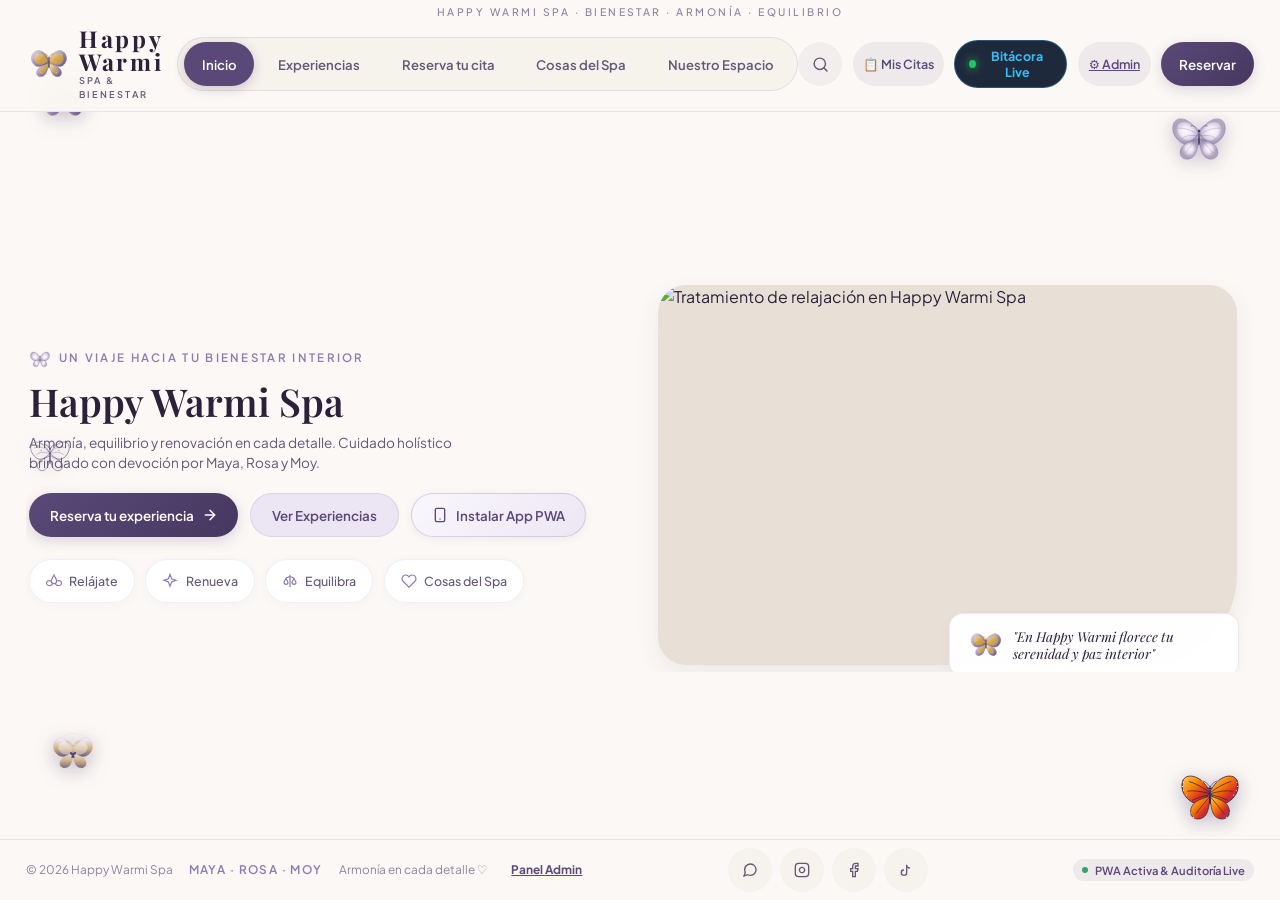
==== version 3/index.html @ 96cf3c1f "Add files via upload" ====
<!DOCTYPE html>
<html lang="es">
<head>
  <meta charset="UTF-8">
  <meta name="viewport" content="width=device-width, initial-scale=1.0, maximum-scale=5.0, viewport-fit=cover">
  <title>Happy Warmi Spa - Bienestar, Armonía & Rituales</title>
  
  <!-- SEO & PWA Metatags -->
  <meta name="description" content="Rituales holísticos para un equilibrio real en Happy Warmi Spa. Masajes relajantes, faciales y experiencias zen atendidos por Maya, Rosa y Moy.">
  <meta name="theme-color" content="#5A4978">
  <meta name="mobile-web-app-capable" content="yes">
  <meta name="apple-mobile-web-app-capable" content="yes">
  <meta name="apple-mobile-web-app-status-bar-style" content="default">
  <meta name="apple-mobile-web-app-title" content="Happy Warmi">
  
  <!-- Manifest & Favicons -->
  <link rel="manifest" href="./manifest.json">
  <link rel="icon" type="image/svg+xml" href="./icons/favicon.svg">
  <link rel="apple-touch-icon" href="./icons/icon-192.png">
  
  <!-- Google Fonts: Playfair Display + Plus Jakarta Sans -->
  <link rel="preconnect" href="https://fonts.googleapis.com">
  <link rel="preconnect" href="https://fonts.gstatic.com" crossorigin>
  <link href="https://fonts.googleapis.com/css2?family=Playfair+Display:ital,wght@0,500;0,600;0,700;1,400&family=Plus+Jakarta+Sans:wght@300;400;500;600;700&display=swap" rel="stylesheet">
  
  <!-- Estilos principales -->
  <link rel="stylesheet" href="style.css">
</head>
<body>

  <!-- ==========================================================================
       CAPA FLOTANTE DE MARIPOSAS ANIMADAS (IMÁGENES EN ./imagenes_spa/)
       ========================================================================== -->
  <div class="butterfly-decor-layer" aria-hidden="true">
    <div class="floating-butterfly butterfly-pos-1">
      <img src="./imagenes_spa/mariposa-dorada-zen.svg" class="butterfly-img-decor" alt="Mariposa Dorada Zen">
    </div>
    <div class="floating-butterfly butterfly-pos-2">
      <img src="./imagenes_spa/mariposa-lila-armonia.svg" class="butterfly-img-decor" alt="Mariposa Lila Armonía">
    </div>
    <div class="floating-butterfly butterfly-pos-3">
      <img src="./imagenes_spa/mariposa-loto-wellness.svg" class="butterfly-img-decor" alt="Mariposa Loto Wellness">
    </div>
    <div class="floating-butterfly butterfly-pos-4">
      <img src="./imagenes_spa/mariposa-monarca-spa.svg" class="butterfly-img-decor" alt="Mariposa Monarca Spa">
    </div>
    <div class="floating-butterfly butterfly-pos-5">
      <img src="./imagenes_spa/mariposa-botanica-zen.svg" class="butterfly-img-decor" alt="Mariposa Botánica Zen">
    </div>
  </div>

  <!-- ==========================================================================
       HEADER: LEMA, MARCA Y NAVEGACIÓN
       ========================================================================== -->
  <header class="site-header">
    <div class="header-motto-bar">
      HAPPY WARMI SPA · BIENESTAR · ARMONÍA · EQUILIBRIO
    </div>
    <div class="container">
      <div class="header-main-nav">
        <!-- Logo con mariposa Happy Warmi Spa -->
        <div class="brand-logo view-trigger-btn" data-target-view="inicio" role="button" aria-label="Ir al inicio de Happy Warmi Spa">
          <img src="./imagenes_spa/mariposa-dorada-zen.svg" alt="Logo Happy Warmi Spa" style="width: 38px; height: 38px; object-fit: contain;">
          <div class="brand-text">
            <span class="brand-name">Happy Warmi</span>
            <span class="brand-tagline">SPA & BIENESTAR</span>
          </div>
        </div>

        <!-- Botones de navegación en desktop -->
        <nav class="view-nav-buttons" aria-label="Navegación principal">
          <button class="view-btn-tab active" data-target-view="inicio">
            <span>Inicio</span>
          </button>
          <button class="view-btn-tab" data-target-view="experiencias">
            <span>Experiencias</span>
          </button>
          <button class="view-btn-tab" data-target-view="reserva">
            <span>Reserva tu cita</span>
          </button>
          <button class="view-btn-tab" data-target-view="cosas-spa">
            <span>Cosas del Spa</span>
          </button>
          <button class="view-btn-tab" data-target-view="espacio">
            <span>Nuestro Espacio</span>
          </button>
        </nav>

        <!-- Botón de búsqueda, Mis Citas, Bitácora, Admin y CTA Reservar -->
        <div class="header-actions">
          <button class="search-toggle-btn" id="searchToggleBtn" aria-label="Buscar tratamientos">
            <svg width="17" height="17" viewBox="0 0 24 24" fill="none" stroke="currentColor" stroke-width="2" stroke-linecap="round" stroke-linejoin="round">
              <circle cx="11" cy="11" r="8"></circle>
              <line x1="21" y1="21" x2="16.65" y2="16.65"></line>
            </svg>
          </button>

          <!-- Botón Mis Citas / Cancelar -->
          <button class="btn-pill" id="openMyBookingsBtn" style="background: rgba(90, 73, 120, 0.08); color: var(--primary-purple); font-size: 0.78rem; padding: 0.45rem 0.85rem;" title="Ver y Cancelar Citas">
            <span>📋 Mis Citas</span>
          </button>

          <!-- Botón rápido de Bitácora -->
          <button class="bitacora-quick-toggle view-trigger-btn" data-target-view="cosas-spa" title="Ir al panel de auditoría de eventos en vivo">
            <span class="bitacora-status-beacon"></span>
            <span>Bitácora Live</span>
          </button>

          <!-- Acceso al Panel de Administración -->
          <a href="./admin.html" class="btn-pill" style="background: rgba(90, 73, 120, 0.08); color: var(--primary-purple); font-size: 0.78rem; padding: 0.45rem 0.85rem;" title="Panel de Administración y Control">
            <span>⚙️ Admin</span>
          </a>

          <button class="btn-pill btn-primary view-trigger-btn" data-target-view="reserva">
            <span>Reservar</span>
          </button>
        </div>
      </div>
    </div>
  </header>

  <!-- ==========================================================================
       ESCENARIO PRINCIPAL: PANELES DESPLEGABLES (SPA CERO SCROLL)
       ========================================================================== -->
  <main class="main-stage-container">
    <div class="container">

      <!-- ====================================================================
           PANEL 1: INICIO (HERO SECTION CON MARIPOSAS & BOTÓN PWA)
           ==================================================================== -->
      <section class="spa-view-panel active" id="view-inicio">
        <div class="hero-balanced-grid">
          <!-- Columna izquierda: Mensaje de bienvenida -->
          <div class="hero-content">
            <div class="hero-eyebrow">
              <img src="./imagenes_spa/mariposa-lila-armonia.svg" alt="Mariposa" style="width: 22px; height: 22px; display: inline-block; vertical-align: middle;">
              <span>UN VIAJE HACIA TU BIENESTAR INTERIOR</span>
            </div>

            <h1 class="hero-title">
              Happy Warmi Spa
            </h1>

            <p class="hero-subtitle">
              Armonía, equilibrio y renovación en cada detalle. Cuidado holístico brindado con devoción por Maya, Rosa y Moy.
            </p>

            <!-- Acciones en Inicio -->
            <div class="hero-actions-group">
              <button class="btn-pill btn-primary view-trigger-btn" data-target-view="reserva">
                <span>Reserva tu experiencia</span>
                <svg width="16" height="16" viewBox="0 0 24 24" fill="none" stroke="currentColor" stroke-width="2.2" stroke-linecap="round" stroke-linejoin="round">
                  <line x1="5" y1="12" x2="19" y2="12"></line>
                  <polyline points="12 5 19 12 12 19"></polyline>
                </svg>
              </button>

              <button class="btn-pill btn-secondary view-trigger-btn" data-target-view="experiencias">
                <span>Ver Experiencias</span>
              </button>

              <!-- Botón PWA -->
              <button class="btn-pwa-badge trigger-pwa-install" id="homePwaInstallBtn" title="Instalar aplicación en tu dispositivo">
                <svg width="16" height="16" viewBox="0 0 24 24" fill="none" stroke="currentColor" stroke-width="2" stroke-linecap="round" stroke-linejoin="round">
                  <rect x="5" y="2" width="14" height="20" rx="2" ry="2"/>
                  <line x1="12" y1="18" x2="12.01" y2="18"/>
                </svg>
                <span>Instalar App PWA</span>
              </button>
            </div>

            <!-- 4 Píldoras de atributos interactivos -->
            <div class="hero-features-row">
              <div class="feature-pill-badge view-trigger-btn" data-target-view="experiencias">
                <svg class="pill-icon" viewBox="0 0 24 24" fill="none" stroke="currentColor" stroke-width="1.8">
                  <path d="M12 3c-1.5 3-4 6-4 9a4 4 0 0 0 8 0c0-3-2.5-6-4-9z"/>
                  <path d="M8 12c-3-1-6 0-7 2s1 5 4 5c2 0 4-1 5-3"/>
                  <path d="M16 12c3-1 6 0 7 2s-1 5-4 5c-2 0-4-1-5-3"/>
                </svg>
                <span>Relájate</span>
              </div>

              <div class="feature-pill-badge view-trigger-btn" data-target-view="experiencias">
                <svg class="pill-icon" viewBox="0 0 24 24" fill="none" stroke="currentColor" stroke-width="1.8">
                  <path d="M12 2l2.4 6.6L21 11l-6.6 2.4L12 20l-2.4-6.6L3 11l6.6-2.4L12 2z"/>
                </svg>
                <span>Renueva</span>
              </div>

              <div class="feature-pill-badge view-trigger-btn" data-target-view="experiencias">
                <svg class="pill-icon" viewBox="0 0 24 24" fill="none" stroke="currentColor" stroke-width="1.8">
                  <path d="M12 3v18M6 8l6-3 6 3M3 14l3-6 3 6a3 3 0 0 1-6 0zm12 0l3-6 3 6a3 3 0 0 1-6 0z"/>
                </svg>
                <span>Equilibra</span>
              </div>

              <div class="feature-pill-badge view-trigger-btn" data-target-view="cosas-spa">
                <svg class="pill-icon" viewBox="0 0 24 24" fill="none" stroke="currentColor" stroke-width="1.8">
                  <path d="M20.84 4.61a5.5 5.5 0 0 0-7.78 0L12 5.67l-1.06-1.06a5.5 5.5 0 0 0-7.78 7.78l1.06 1.06L12 21.23l7.78-7.78 1.06-1.06a5.5 5.5 0 0 0 0-7.78z"/>
                </svg>
                <span>Cosas del Spa</span>
              </div>
            </div>
          </div>

          <!-- Columna derecha: Imagen y silueta con mariposa decorativa -->
          <div class="hero-visual">
            <div class="hero-image-wrap">
              <img src="https://images.unsplash.com/photo-1540555700478-4be289fbecef?auto=format&fit=crop&w=1000&q=80" 
                   alt="Tratamiento de relajación en Happy Warmi Spa" loading="eager" decoding="async">
            </div>

            <div class="hero-floating-quote">
              <img src="./imagenes_spa/mariposa-dorada-zen.svg" alt="Mariposa Zen" style="width: 32px; height: 32px; object-fit: contain;">
              <p>"En Happy Warmi florece tu serenidad y paz interior"</p>
            </div>
          </div>
        </div>
      </section>

      <!-- ====================================================================
           PANEL 2: EXPERIENCIAS
           ==================================================================== -->
      <section class="spa-view-panel" id="view-experiencias">
        <div class="view-panel-inner">
          <div class="section-header-compact">
            <div>
              <h2 class="section-title">Nuestras Experiencias</h2>
              <p class="section-subtitle">Rituales holísticos en Happy Warmi Spa</p>
            </div>
            <button class="btn-pill btn-primary view-trigger-btn" data-target-view="reserva">
              <span>Agendar cita directa</span>
              <svg width="15" height="15" viewBox="0 0 24 24" fill="none" stroke="currentColor" stroke-width="2">
                <line x1="5" y1="12" x2="19" y2="12"></line>
                <polyline points="12 5 19 12 12 19"></polyline>
              </svg>
            </button>
          </div>

          <div class="experiences-grid-compact">
            <!-- 1. Masaje Relajante -->
            <div class="experience-card">
              <div class="card-img-wrap">
                <img src="https://images.unsplash.com/photo-1600334089648-b0d9d3028eb2?auto=format&fit=crop&w=600&q=80" alt="Masaje Relajante" loading="lazy" decoding="async">
              </div>
              <div class="card-body">
                <h3 class="card-title">Masaje Relajante</h3>
                <p class="card-desc">Libera tensiones musculares y conecta con la profunda tranquilidad.</p>
                <div class="card-meta-row">
                  <span class="meta-duration">
                    <svg viewBox="0 0 24 24" fill="none" stroke="currentColor" stroke-width="2"><circle cx="12" cy="12" r="10"></circle><polyline points="12 6 12 12 16 14"></polyline></svg>
                    60 min
                  </span>
                  <span class="meta-price">$40</span>
                </div>
                <button class="card-btn deploy-reserve-btn" data-target-id="masaje-relajante">Reservar ahora</button>
              </div>
            </div>

            <!-- 2. Facial Asiático -->
            <div class="experience-card">
              <div class="card-img-wrap">
                <img src="https://images.unsplash.com/photo-1570172619644-dfd03ed5d881?auto=format&fit=crop&w=600&q=80" alt="Facial Asiático" loading="lazy" decoding="async">
              </div>
              <div class="card-body">
                <h3 class="card-title">Facial Asiático Glow</h3>
                <p class="card-desc">Limpieza profunda, nutrición orgánica y rejuvenecimiento natural.</p>
                <div class="card-meta-row">
                  <span class="meta-duration">
                    <svg viewBox="0 0 24 24" fill="none" stroke="currentColor" stroke-width="2"><circle cx="12" cy="12" r="10"></circle><polyline points="12 6 12 12 16 14"></polyline></svg>
                    60 min
                  </span>
                  <span class="meta-price">$45</span>
                </div>
                <button class="card-btn deploy-reserve-btn" data-target-id="facial-asiatico">Reservar ahora</button>
              </div>
            </div>

            <!-- 3. Ritual Zen -->
            <div class="experience-card">
              <div class="card-img-wrap">
                <img src="https://images.unsplash.com/photo-1515377905703-c4788e51af15?auto=format&fit=crop&w=600&q=80" alt="Ritual Zen" loading="lazy" decoding="async">
              </div>
              <div class="card-body">
                <h3 class="card-title">Ritual Zen Warmi</h3>
                <p class="card-desc">Armonización de chakras con cuencos tibetanos, aceites y piedras calientes.</p>
                <div class="card-meta-row">
                  <span class="meta-duration">
                    <svg viewBox="0 0 24 24" fill="none" stroke="currentColor" stroke-width="2"><circle cx="12" cy="12" r="10"></circle><polyline points="12 6 12 12 16 14"></polyline></svg>
                    90 min
                  </span>
                  <span class="meta-price">$60</span>
                </div>
                <button class="card-btn deploy-reserve-btn" data-target-id="ritual-zen">Reservar ahora</button>
              </div>
            </div>

            <!-- 4. Aromaterapia -->
            <div class="experience-card">
              <div class="card-img-wrap">
                <img src="https://images.unsplash.com/photo-1506126613408-eca07ce68773?auto=format&fit=crop&w=600&q=80" alt="Aromaterapia" loading="lazy" decoding="async">
              </div>
              <div class="card-body">
                <h3 class="card-title">Aromaterapia & Esencias</h3>
                <p class="card-desc">Equilibrio emocional a través de orquídeas aromáticas y lavanda silvestre.</p>
                <div class="card-meta-row">
                  <span class="meta-duration">
                    <svg viewBox="0 0 24 24" fill="none" stroke="currentColor" stroke-width="2"><circle cx="12" cy="12" r="10"></circle><polyline points="12 6 12 12 16 14"></polyline></svg>
                    60 min
                  </span>
                  <span class="meta-price">$40</span>
                </div>
                <button class="card-btn deploy-reserve-btn" data-target-id="aromaterapia">Reservar ahora</button>
              </div>
            </div>
          </div>
        </div>
      </section>

      <!-- ====================================================================
           PANEL 3: RESERVA TU CITA (CON GRUPOS & PERSONAL LIMITADO A MAYA, ROSA Y MOY)
           ==================================================================== -->
      <section class="spa-view-panel" id="view-reserva">
        <div class="booking-compact-wrapper">
          <div class="booking-header-row">
            <div>
              <h2 class="section-title">Reserva tu cita</h2>
              <p class="section-subtitle">Capacidad máxima: 3 terapeutas (Maya, Rosa y Moy)</p>
            </div>
            
            <div class="booking-stepper">
              <div class="step-item active" data-step="1">
                <span class="step-number">1</span>
                <span class="step-label">Servicio</span>
              </div>
              <div class="step-item" data-step="2">
                <span class="step-number">2</span>
                <span class="step-label">Grupo & Personal</span>
              </div>
              <div class="step-item" data-step="3">
                <span class="step-number">3</span>
                <span class="step-label">Fecha y Hora</span>
              </div>
            </div>
          </div>

          <div class="booking-two-col-layout">
            <!-- Columna izquierda: Selección de Experiencia, Grupo y Especialista -->
            <div>
              <div class="form-substep-label">
                1. Selecciona tu experiencia
              </div>
              <div class="experience-selection-grid">
                <!-- Masaje Relajante -->
                <div class="experience-select-item selected" data-id="masaje-relajante" data-name="Masaje Relajante" data-duration="60 min" data-price="40">
                  <div class="exp-check-badge">✓</div>
                  <div class="exp-thumb">
                    <img src="https://images.unsplash.com/photo-1600334089648-b0d9d3028eb2?auto=format&fit=crop&w=300&q=80" alt="Masaje Relajante" loading="lazy" decoding="async">
                  </div>
                  <span class="exp-name">Masaje Relajante</span>
                </div>

                <!-- Facial Asiático -->
                <div class="experience-select-item" data-id="facial-asiatico" data-name="Facial Asiático Glow" data-duration="60 min" data-price="45">
                  <div class="exp-check-badge">✓</div>
                  <div class="exp-thumb">
                    <img src="https://images.unsplash.com/photo-1570172619644-dfd03ed5d881?auto=format&fit=crop&w=300&q=80" alt="Facial Asiático" loading="lazy" decoding="async">
                  </div>
                  <span class="exp-name">Facial Asiático</span>
                </div>

                <!-- Ritual Zen -->
                <div class="experience-select-item" data-id="ritual-zen" data-name="Ritual Zen Warmi" data-duration="90 min" data-price="60">
                  <div class="exp-check-badge">✓</div>
                  <div class="exp-thumb">
                    <img src="https://images.unsplash.com/photo-1515377905703-c4788e51af15?auto=format&fit=crop&w=300&q=80" alt="Ritual Zen" loading="lazy" decoding="async">
                  </div>
                  <span class="exp-name">Ritual Zen</span>
                </div>

                <!-- Aromaterapia -->
                <div class="experience-select-item" data-id="aromaterapia" data-name="Aromaterapia & Esencias" data-duration="60 min" data-price="40">
                  <div class="exp-check-badge">✓</div>
                  <div class="exp-thumb">
                    <img src="https://images.unsplash.com/photo-1506126613408-eca07ce68773?auto=format&fit=crop&w=300&q=80" alt="Aromaterapia" loading="lazy" decoding="async">
                  </div>
                  <span class="exp-name">Aromaterapia</span>
                </div>
              </div>

              <!-- Selector de personas: Individual, Pareja, Grupo -->
              <div class="form-substep-label" style="margin-top: 0.8rem;">
                2. ¿Para cuántas personas es la cita?
              </div>
              <div class="group-size-container" id="groupSizeContainer">
                <button type="button" class="group-size-pill selected" data-persons="1">
                  <span class="pill-main-text">👤 1 Persona</span>
                  <span class="pill-sub-text">1 Terapeuta</span>
                </button>
                <button type="button" class="group-size-pill" data-persons="2">
                  <span class="pill-main-text">👥 2 Personas (Dúo)</span>
                  <span class="pill-sub-text">2 Terapeutas</span>
                </button>
                <button type="button" class="group-size-pill" data-persons="3">
                  <span class="pill-main-text">✨ 3 Personas (Grupo)</span>
                  <span class="pill-sub-text">Maya, Rosa y Moy</span>
                </button>
              </div>

              <!-- Especialistas (Únicamente 3: Maya, Rosa, Moy) -->
              <div class="form-substep-label" style="margin-top: 0.6rem;">
                3. Terapeuta encargado(a)
              </div>
              <div class="specialists-list-compact" id="specialistsListContainer">
                <div class="specialist-card selected" data-id="maya" data-name="Maya" data-role="Masajes y Terapias">
                  <div class="specialist-avatar">
                    <img src="https://images.unsplash.com/photo-1573496359142-b8d87734a5a2?auto=format&fit=crop&w=160&q=80" alt="Maya" loading="lazy" decoding="async">
                  </div>
                  <span class="specialist-name">Maya</span>
                  <span class="specialist-role">Masajes</span>
                </div>

                <div class="specialist-card" data-id="rosa" data-name="Rosa" data-role="Faciales & Piel">
                  <div class="specialist-avatar">
                    <img src="https://images.unsplash.com/photo-1580489944761-15a19d654956?auto=format&fit=crop&w=160&q=80" alt="Rosa" loading="lazy" decoding="async">
                  </div>
                  <span class="specialist-name">Rosa</span>
                  <span class="specialist-role">Faciales</span>
                </div>

                <div class="specialist-card" data-id="moy" data-name="Moy" data-role="Rituales Zen & Armonía">
                  <div class="specialist-avatar">
                    <img src="https://images.unsplash.com/photo-1507003211169-0a1dd7228f2d?auto=format&fit=crop&w=160&q=80" alt="Moy" loading="lazy" decoding="async">
                  </div>
                  <span class="specialist-name">Moy</span>
                  <span class="specialist-role">Rituales</span>
                </div>
              </div>
            </div>

            <!-- Columna derecha: Calendario y Horarios Dinámicos con bloqueo por ocupación -->
            <div>
              <div class="form-substep-label">
                4. Selecciona fecha y hora disponible
              </div>
              <div class="datetime-selector-box">
                <div class="calendar-header">
                  <span class="calendar-month-title" id="calendarMonthTitle">Abril 2025</span>
                  <div class="cal-nav-btns">
                    <button class="cal-btn" id="prevMonthBtn" aria-label="Mes anterior">‹</button>
                    <button class="cal-btn" id="nextMonthBtn" aria-label="Mes siguiente">›</button>
                  </div>
                </div>

                <div class="calendar-weekdays">
                  <span>L</span><span>M</span><span>M</span><span>J</span><span>V</span><span>S</span><span>D</span>
                </div>

                <div class="calendar-days-grid" id="calendarDaysGrid">
                  <!-- Días renderizados con JS -->
                </div>

                <div style="display: flex; justify-content: space-between; align-items: center; margin-bottom: 0.4rem;">
                  <span style="font-size: 0.74rem; font-weight: 700; color: var(--text-primary);">
                    Horarios disponibles:
                  </span>
                  <span id="slotStatusSummary" style="font-size: 0.7rem; color: var(--text-muted);">
                    (Se cierra la hora si Maya, Rosa y Moy están ocupados)
                  </span>
                </div>

                <div class="time-slots-grid-compact" id="timeSlotsGridContainer">
                  <button type="button" class="time-slot-pill" data-time="09:00">09:00</button>
                  <button type="button" class="time-slot-pill selected" data-time="10:00">10:00</button>
                  <button type="button" class="time-slot-pill" data-time="11:00">11:00</button>
                  <button type="button" class="time-slot-pill" data-time="12:00">12:00</button>
                  <button type="button" class="time-slot-pill" data-time="13:00">13:00</button>
                  <button type="button" class="time-slot-pill" data-time="15:00">15:00</button>
                  <button type="button" class="time-slot-pill" data-time="16:00">16:00</button>
                  <button type="button" class="time-slot-pill" data-time="17:00">17:00</button>
                  <button type="button" class="time-slot-pill" data-time="18:00">18:00</button>
                </div>
              </div>

              <button class="btn-pill btn-primary booking-continue-btn" id="continueBookingBtn">
                <span>Continuar con mi reserva</span>
                <svg width="15" height="15" viewBox="0 0 24 24" fill="none" stroke="currentColor" stroke-width="2.2">
                  <line x1="5" y1="12" x2="19" y2="12"></line>
                  <polyline points="12 5 19 12 12 19"></polyline>
                </svg>
              </button>
            </div>
          </div>
        </div>
      </section>

      <!-- ====================================================================
           PANEL 4: COSAS DEL SPA (REDES, WHATSAPP, UBICACIÓN & BITÁCORA LIVE UPDS)
           ==================================================================== -->
      <section class="spa-view-panel" id="view-cosas-spa">
        <div class="view-panel-inner">
          <div class="section-header-compact">
            <div>
              <h2 class="section-title">Cosas del Spa & Comunidad</h2>
              <p class="section-subtitle">Conecta con Happy Warmi Spa, redes sociales, WhatsApp y Stream en directo</p>
            </div>
            <a href="https://wa.me/59178901234?text=Hola%20Happy%20Warmi%20Spa,%20deseo%20consultar%20sobre%20tratamientos" 
               target="_blank" rel="noopener noreferrer" class="btn-pill" style="background:#25D366; color:#FFF; font-weight:700;">
              <span>💬 Escríbenos al WhatsApp</span>
            </a>
          </div>

          <div class="spa-things-grid">
            <!-- Tarjeta 1: WhatsApp y Canales directos -->
            <div class="contact-card-zen whatsapp-featured-card">
              <div>
                <div style="display:flex; align-items:center; gap:0.6rem; margin-bottom:0.6rem;">
                  <span style="font-size:1.6rem;">📱</span>
                  <div>
                    <h3 style="font-size:1.15rem; color:#128C7E;">WhatsApp & Teléfonos</h3>
                    <p style="font-size:0.75rem; color:var(--text-secondary);">Atención directa e inmediata con Maya, Rosa y Moy</p>
                  </div>
                </div>

                <div style="font-size:0.84rem; line-height:1.6; margin:0.8rem 0; color:var(--text-primary);">
                  <div>🟢 <strong>WhatsApp Reservas:</strong> +591 789-01234</div>
                  <div>📞 <strong>Teléfono Fijo Spa:</strong> +591 (2) 245-8900</div>
                  <div>⏰ <strong>Horario:</strong> Lunes a Sábado de 09:00 a 19:00 hrs</div>
                  <div>📍 <strong>Dirección:</strong> Av. Arce #2519 esq. Montevideo, Sopocachi (La Paz - Bolivia)</div>
                </div>
              </div>

              <div class="social-button-grid">
                <a href="https://wa.me/59178901234?text=Hola%20Happy%20Warmi%20Spa,%20deseo%20agendar%20una%20sesi%C3%B3n" 
                   target="_blank" rel="noopener noreferrer" class="social-link-pill whatsapp-link">
                  <span>💬 Chatear por WhatsApp (+591 78901234)</span>
                </a>
              </div>
            </div>

            <!-- Tarjeta 2: Redes Sociales -->
            <div class="contact-card-zen">
              <div>
                <div style="display:flex; align-items:center; gap:0.6rem; margin-bottom:0.6rem;">
                  <span style="font-size:1.6rem;">🌐</span>
                  <div>
                    <h3 style="font-size:1.15rem; color:var(--primary-purple);">Nuestras Redes Sociales</h3>
                    <p style="font-size:0.75rem; color:var(--text-secondary);">Síguenos para consejos zen, promociones y sorteos</p>
                  </div>
                </div>

                <p style="font-size:0.82rem; color:var(--text-secondary); margin-bottom:1rem;">
                  Forma parte de la comunidad Happy Warmi y accede a sesiones guiadas de meditación y aromaterapia.
                </p>
              </div>

              <div class="social-button-grid">
                <a href="https://instagram.com" target="_blank" rel="noopener noreferrer" class="social-link-pill">
                  <span>📸 Instagram</span>
                </a>
                <a href="https://facebook.com" target="_blank" rel="noopener noreferrer" class="social-link-pill">
                  <span>📘 Facebook</span>
                </a>
                <a href="https://tiktok.com" target="_blank" rel="noopener noreferrer" class="social-link-pill">
                  <span>🎵 TikTok Live</span>
                </a>
                <a href="https://youtube.com" target="_blank" rel="noopener noreferrer" class="social-link-pill">
                  <span>▶️ YouTube</span>
                </a>
              </div>
            </div>
          </div>

          <!-- ================================================================
               SECCIÓN ESPECÍFICA DE LA BITÁCORA DE EVENTOS (UPDS 2026 - CRITERIO 1)
               Implementa Event Bubbling & Delegación en #liveSpaContainer
               ================================================================ -->
          <div style="margin-top: 1.8rem;">
            <div style="display: flex; align-items: center; justify-content: space-between; flex-wrap: wrap; gap: 0.8rem;">
              <div>
                <h3 style="color: var(--primary-purple); font-size: 1.25rem;">
                  🔴 Bitácora de Eventos en Tiempo Real (UPDS 2026)
                </h3>
                <p style="font-size: 0.8rem; color: var(--text-secondary);">
                  Auditoría interactiva DOM/BOM con delegación de eventos, ofertas en vivo, likes (click/dblclick) y chat en tiempo real.
                </p>
              </div>
              <button class="btn-pill btn-secondary" id="btnClearClientBitacoraBtn" style="font-size: 0.75rem; padding: 0.4rem 0.8rem;">
                <span>Limpiar Registros</span>
              </button>
            </div>

            <!-- Contenedor con Delegación de Eventos (#liveContainer del PDF adaptado a Happy Warmi) -->
            <div id="liveSpaContainer" class="stream-box">
              <div style="display:flex; justify-content:space-between; align-items:center; margin-bottom:0.8rem; flex-wrap:wrap; gap:0.5rem;">
                <p style="font-weight:700; font-size:0.85rem; color:#F8FAFC;">
                  🔴 EN VIVO: Transmisión y Ofertas Relámpago Happy Warmi Spa
                </p>
                <span style="font-size:0.75rem; color:#94A3B8; background:rgba(255,255,255,0.08); padding:0.2rem 0.6rem; border-radius:12px;">
                  Terapeutas en Directo: Maya, Rosa & Moy
                </span>
              </div>

              <!-- Botones de ofertas (Event delegation click) -->
              <div style="display: flex; gap: 0.5rem; flex-wrap: wrap; margin-bottom: 0.8rem;">
                <button class="btn-oferta" data-prod="Masaje Relajante Express (30% OFF)">
                  💆 Comprar Masaje 30% OFF
                </button>
                <button class="btn-oferta" data-prod="Facial Asiático Glow Relámpago">
                  ✨ Facial Glow Relámpago
                </button>
                <button class="btn-oferta" data-prod="Ritual Zen Doble Pareja">
                  🧘 Ritual Zen Dúo
                </button>
                <button class="btn-oferta btn-like" data-action="like" title="Haz clic o doble clic para enviar corazones">
                  ❤️ Dar Like al Live
                </button>
              </div>

              <!-- Chat en tiempo real (keyup listener) -->
              <div style="margin-top: 0.6rem;">
                <label for="chatInput" style="display:block; font-size:0.78rem; font-weight:600; color:#E2E8F0; margin-bottom:0.3rem;">
                  💬 Chat del Live (Escribe una consulta a las terapeutas en tiempo real):
                </label>
                <input type="text" id="chatInput" placeholder="Pregunta a Maya, Rosa o Moy en directo..." 
                       style="padding:10px 12px; width:100%; border-radius:6px; border:1px solid rgba(255,255,255,0.2); background:#0F172A; color:#FFFFFF; font-family:inherit; font-size:0.85rem; outline:none;">
              </div>

              <!-- Salida de la Bitácora (logOutput con prepend) -->
              <h3 style="margin-top: 1rem; font-size: 0.92rem; color: #38BDF8;">
                📊 Bitácora del Stream y Auditoría de Acciones
              </h3>
              <div id="logOutput" class="log-stream">
                <div>[Transmisión iniciada] Happy Warmi Spa escuchando interacciones y eventos del DOM...</div>
              </div>
            </div>
          </div>
        </div>
      </section>

      <!-- ====================================================================
           PANEL 5: NUESTRO ESPACIO & RITUALES
           ==================================================================== -->
      <section class="spa-view-panel" id="view-espacio">
        <div class="space-balanced-grid">
          <!-- Tarjeta 1: Espacio diseñado para ti -->
          <div class="space-panel-card">
            <div>
              <h3 class="space-panel-title">Un espacio diseñado para ti</h3>
              <p class="space-panel-desc">
                Déjate envolver por la paz y armonía de Happy Warmi Spa. Salas insonorizadas, aceites esenciales puros y la calidez de nuestro equipo.
              </p>
              <button class="btn-pill btn-primary view-trigger-btn" data-target-view="reserva">
                <span>Conoce nuestro spa</span>
                <svg width="15" height="15" viewBox="0 0 24 24" fill="none" stroke="currentColor" stroke-width="2">
                  <line x1="5" y1="12" x2="19" y2="12"></line>
                  <polyline points="12 5 19 12 12 19"></polyline>
                </svg>
              </button>
            </div>
            <div class="space-panel-img-wrap" style="margin-top: 0.8rem;">
              <img src="https://images.unsplash.com/photo-1544161515-4ab6ce6db874?auto=format&fit=crop&w=600&q=80" alt="Espacio interior Happy Warmi Spa" loading="lazy" decoding="async">
            </div>
          </div>

          <!-- Tarjeta 2: Flor de loto sagrada -->
          <div class="lotus-panel-card">
            <img src="https://images.unsplash.com/photo-1508615039623-a25605d2b022?auto=format&fit=crop&w=600&q=80" alt="Flor de loto púrpura" loading="lazy" decoding="async">
            <div class="lotus-glow-overlay"></div>
          </div>

          <!-- Tarjeta 3: Rituales que transforman con Mariposa -->
          <div class="rituals-panel-card">
            <div>
              <span class="rituals-tag">RITUALES QUE TRANSFORMAN</span>
              <h3 class="rituals-title">
                Bienestar hoy, una mejor versión de ti
              </h3>
            </div>

            <img src="./imagenes_spa/mariposa-dorada-zen.svg" alt="Mariposa Decoración" style="width: 80px; height: 80px; object-fit: contain; opacity: 0.85;">
          </div>
        </div>
      </section>

    </div>
  </main>

  <!-- ==========================================================================
       BARRA DE NAVEGACIÓN INFERIOR PARA MÓVILES (PWA NATIVE APP FEEL)
       ========================================================================== -->
  <nav class="mobile-bottom-nav" aria-label="Navegación móvil PWA">
    <button class="mobile-nav-item active" data-target-view="inicio" aria-label="Ir a Inicio">
      <svg viewBox="0 0 24 24" fill="none" stroke="currentColor" stroke-width="2" stroke-linecap="round" stroke-linejoin="round">
        <path d="M3 9l9-7 9 7v11a2 2 0 0 1-2 2H5a2 2 0 0 1-2-2z"></path>
        <polyline points="9 22 9 12 15 12 15 22"></polyline>
      </svg>
      <span>Inicio</span>
    </button>

    <button class="mobile-nav-item" data-target-view="experiencias" aria-label="Ver Experiencias">
      <svg viewBox="0 0 24 24" fill="none" stroke="currentColor" stroke-width="2" stroke-linecap="round" stroke-linejoin="round">
        <circle cx="12" cy="12" r="10"></circle>
        <path d="M12 6v6l4 2"></path>
      </svg>
      <span>Servicios</span>
    </button>

    <button class="mobile-nav-item" data-target-view="reserva" aria-label="Reservar Cita">
      <svg viewBox="0 0 24 24" fill="none" stroke="currentColor" stroke-width="2" stroke-linecap="round" stroke-linejoin="round">
        <rect x="3" y="4" width="18" height="18" rx="2" ry="2"></rect>
        <line x1="16" y1="2" x2="16" y2="6"></line>
        <line x1="8" y1="2" x2="8" y2="6"></line>
        <line x1="3" y1="10" x2="21" y2="10"></line>
      </svg>
      <span>Reservar</span>
    </button>

    <button class="mobile-nav-item" data-target-view="cosas-spa" aria-label="Cosas del Spa y Redes">
      <svg viewBox="0 0 24 24" fill="none" stroke="currentColor" stroke-width="2" stroke-linecap="round" stroke-linejoin="round">
        <path d="M21 11.5a8.38 8.38 0 0 1-.9 3.8 8.5 8.5 0 0 1-7.6 4.7 8.38 8.38 0 0 1-3.8-.9L3 21l1.9-5.7a8.38 8.38 0 0 1-.9-3.8 8.5 8.5 0 0 1 4.7-7.6 8.38 8.38 0 0 1 3.8-.9h.5a8.48 8.48 0 0 1 8 8v.5z"></path>
      </svg>
      <span>Cosas Spa</span>
    </button>

    <button class="mobile-nav-item" data-target-view="espacio" aria-label="Nuestro Espacio">
      <svg viewBox="0 0 24 24" fill="none" stroke="currentColor" stroke-width="2" stroke-linecap="round" stroke-linejoin="round">
        <polygon points="12 2 15.09 8.26 22 9.27 17 14.14 18.18 21.02 12 17.77 5.82 21.02 7 14.14 2 9.27 8.91 8.26 12 2"></polygon>
      </svg>
      <span>Espacio</span>
    </button>
  </nav>

  <!-- ==========================================================================
       FOOTER COMPACTO (DESKTOP)
       ========================================================================== -->
  <footer class="site-footer">
    <div class="container">
      <div class="footer-compact-row">
        <div class="footer-left-info">
          <span>© 2026 Happy Warmi Spa</span>
          <span class="footer-motto-pill">Maya · Rosa · Moy</span>
          <span>Armonía en cada detalle ♡</span>
          <a href="./admin.html" style="font-weight: 700; color: var(--primary-purple); text-decoration: underline; margin-left: 0.5rem;">Panel Admin</a>
        </div>

        <div class="footer-social-row">
          <a href="https://wa.me/59178901234" target="_blank" rel="noopener noreferrer" class="social-icon-btn" aria-label="WhatsApp Happy Warmi">
            <svg viewBox="0 0 24 24" fill="none" stroke="currentColor" stroke-width="2"><path d="M21 11.5a8.38 8.38 0 0 1-.9 3.8 8.5 8.5 0 0 1-7.6 4.7 8.38 8.38 0 0 1-3.8-.9L3 21l1.9-5.7a8.38 8.38 0 0 1-.9-3.8 8.5 8.5 0 0 1 4.7-7.6 8.38 8.38 0 0 1 3.8-.9h.5a8.48 8.48 0 0 1 8 8v.5z"/></svg>
          </a>
          <a href="https://instagram.com" target="_blank" rel="noopener noreferrer" class="social-icon-btn" aria-label="Instagram">
            <svg viewBox="0 0 24 24" fill="none" stroke="currentColor" stroke-width="2"><rect x="2" y="2" width="20" height="20" rx="5"/><path d="M16 11.37A4 4 0 1 1 12.63 8 4 4 0 0 1 16 11.37z"/><line x1="17.5" y1="6.5" x2="17.51" y2="6.5"/></svg>
          </a>
          <a href="https://facebook.com" target="_blank" rel="noopener noreferrer" class="social-icon-btn" aria-label="Facebook">
            <svg viewBox="0 0 24 24" fill="none" stroke="currentColor" stroke-width="2"><path d="M18 2h-3a5 5 0 0 0-5 5v3H7v4h3v8h4v-8h3l1-4h-4V7a1 1 0 0 1 1-1h3z"/></svg>
          </a>
          <a href="https://tiktok.com" target="_blank" rel="noopener noreferrer" class="social-icon-btn" aria-label="TikTok">
            <svg viewBox="0 0 24 24" fill="none" stroke="currentColor" stroke-width="2"><path d="M9 12a4 4 0 1 0 4 4V4a5 5 0 0 0 5 5"/></svg>
          </a>
        </div>

        <div class="footer-right-actions">
          <div class="pwa-status-indicator">
            <span class="status-dot"></span>
            <span id="pwaStatusText">PWA Activa & Auditoría Live</span>
          </div>
        </div>
      </div>
    </div>
  </footer>

  <!-- ==========================================================================
       MODAL 1: FORMULARIO DE CONFIRMACIÓN DE CITA (CON CAMPOS VALIDADOS)
       ========================================================================== -->
  <div class="modal-overlay" id="bookingModal">
    <div class="modal-window">
      <button class="modal-close-btn" id="modalCloseBtn" aria-label="Cerrar modal">✕</button>
      <h3 class="modal-title">Confirmar tu Reserva</h3>
      <p style="font-size: 0.8rem; color: var(--text-secondary); margin-bottom: 0.6rem;">
        Revisa los detalles y completa tus datos de contacto con validación estricta:
      </p>

      <div class="booking-summary-box">
        <div class="summary-row">
          <span>Experiencia:</span>
          <strong id="summaryExpName">Masaje Relajante</strong>
        </div>
        <div class="summary-row">
          <span>Personas / Grupo:</span>
          <strong id="summaryGroupSize">1 Persona</strong>
        </div>
        <div class="summary-row">
          <span>Duración:</span>
          <strong id="summaryDuration">60 min</strong>
        </div>
        <div class="summary-row">
          <span>Inversión Total:</span>
          <strong id="summaryPrice" style="color: var(--primary-purple);">$40 USD</strong>
        </div>
        <div class="summary-row">
          <span>Personal Asignado:</span>
          <strong id="summarySpecialist">Maya (Masajes)</strong>
        </div>
        <div class="summary-row">
          <span>Fecha y Hora:</span>
          <strong id="summaryDateTime">Sábado, 19 de Abril 2025 - 10:00 hrs</strong>
        </div>
      </div>

      <form id="confirmBookingForm" novalidate>
        <!-- Campo Nombre: SOLO LETRAS Y ESPACIOS -->
        <div class="booking-form-group">
          <label class="booking-form-label" for="clientName">
            Nombre Completo * <span style="font-size:0.7rem; color:var(--text-muted); font-weight:normal;">(Solo letras, sin números)</span>
          </label>
          <input type="text" id="clientName" class="booking-form-input" placeholder="Ej. Camila Morales" required autocomplete="name">
          <div class="field-error-hint" id="clientNameError">El nombre debe contener únicamente letras y espacios (mínimo 3 caracteres).</div>
        </div>

        <!-- Campo Teléfono: SOLO NÚMEROS -->
        <div class="booking-form-group">
          <label class="booking-form-label" for="clientPhone">
            Teléfono / WhatsApp * <span style="font-size:0.7rem; color:var(--text-muted); font-weight:normal;">(Solo números, 7 a 15 dígitos)</span>
          </label>
          <input type="tel" id="clientPhone" class="booking-form-input" placeholder="Ej. 78901234" required autocomplete="tel" inputmode="numeric">
          <div class="field-error-hint" id="clientPhoneError">El teléfono debe contener únicamente números (entre 7 y 15 dígitos).</div>
        </div>

        <button type="submit" id="submitBookingBtn" class="btn-pill btn-primary" style="width: 100%; margin-top: 0.6rem; padding: 0.75rem;">
          <span>Confirmar y Agendar en Happy Warmi</span>
          <svg width="15" height="15" viewBox="0 0 24 24" fill="none" stroke="currentColor" stroke-width="2.2">
            <polyline points="20 6 9 17 4 12"></polyline>
          </svg>
        </button>
      </form>
    </div>
  </div>

  <!-- ==========================================================================
       MODAL 2: CONFIRMACIÓN EXITOSA CON CÓDIGO
       ========================================================================== -->
  <div class="modal-overlay" id="successModal">
    <div class="modal-window" style="text-align: center;">
      <button class="modal-close-btn" id="successCloseBtn">✕</button>
      <div style="width: 50px; height: 50px; background: var(--primary-soft); border-radius: 50%; display: flex; align-items: center; justify-content: center; margin: 0 auto 0.8rem; color: var(--primary-purple);">
        <svg width="26" height="26" viewBox="0 0 24 24" fill="none" stroke="currentColor" stroke-width="2.5">
          <polyline points="20 6 9 17 4 12"></polyline>
        </svg>
      </div>
      <h3 class="modal-title">¡Cita Confirmada con Éxito!</h3>
      <p style="color: var(--text-secondary); font-size: 0.85rem; margin-bottom: 0.8rem;">
        Gracias <strong id="successClientName">Cliente</strong> por elegir Happy Warmi Spa.
      </p>

      <div style="background: var(--bg-card-subtle); padding: 0.9rem; border-radius: var(--radius-sm); margin-bottom: 1rem; border: 1px dashed var(--primary-lavender);">
        <div style="font-size: 0.7rem; color: var(--text-muted); text-transform: uppercase; letter-spacing: 0.1em; margin-bottom: 0.2rem;">Código de Reserva</div>
        <div id="successBookingCode" style="font-family: var(--font-serif); font-size: 1.5rem; font-weight: 700; color: var(--primary-purple); letter-spacing: 0.08em;">HWARMI-89421</div>
        <div id="successDetails" style="font-size: 0.78rem; color: var(--text-secondary); margin-top: 0.35rem;"></div>
      </div>

      <div style="display:flex; gap:0.5rem;">
        <button class="btn-pill btn-secondary" id="btnViewMyBookingNow" style="flex:1;">
          Ver / Cancelar Cita
        </button>
        <button class="btn-pill btn-primary" onclick="document.getElementById('successModal').classList.remove('active');" style="flex:1;">
          Entendido, ¡gracias!
        </button>
      </div>
    </div>
  </div>

  <!-- ==========================================================================
       MODAL 3: GESTIÓN DE "MIS CITAS" Y CANCELACIÓN
       ========================================================================== -->
  <div class="modal-overlay" id="myBookingsModal">
    <div class="modal-window">
      <button class="modal-close-btn" id="myBookingsCloseBtn">✕</button>
      <h3 class="modal-title">📋 Mis Citas en Happy Warmi Spa</h3>
      <p style="font-size: 0.8rem; color: var(--text-secondary); margin-bottom: 0.8rem;">
        Consulta el estado de tus citas o cancela justificando el motivo:
      </p>

      <div style="display:flex; gap:0.5rem; margin-bottom:0.8rem;">
        <input type="text" id="myBookingCodeSearch" class="booking-form-input" placeholder="Buscar por código (Ej. HWARMI-89421)..." style="font-size:0.82rem;">
        <button class="btn-pill btn-primary" id="btnSearchMyBooking" style="padding:0.4rem 0.8rem; font-size:0.78rem;">Buscar</button>
      </div>

      <div id="myBookingsListContainer" style="max-height: 280px; overflow-y: auto;">
        <!-- Se inyectan dinámicamente con JS -->
      </div>
    </div>
  </div>

  <!-- ==========================================================================
       MODAL 4: CANCELAR CITA CON JUSTIFICACIÓN (REQUERIMIENTO OBLIGATORIO)
       ========================================================================== -->
  <div class="modal-overlay" id="cancelBookingModal">
    <div class="modal-window">
      <button class="modal-close-btn" id="cancelModalCloseBtn">✕</button>
      <h3 class="modal-title" style="color: #DC2626;">Cancelar Cita</h3>
      <p style="font-size: 0.82rem; color: var(--text-secondary); margin-bottom: 0.6rem;">
        Lamentamos que no puedas asistir. Por favor justifica el motivo de la cancelación para registrarlo en el sistema y en la bitácora:
      </p>

      <div class="booking-summary-box" style="margin-bottom:0.8rem;">
        <div class="summary-row">
          <span>Código:</span>
          <strong id="cancelSummaryCode">HWARMI-00000</strong>
        </div>
        <div class="summary-row">
          <span>Servicio:</span>
          <strong id="cancelSummaryExp">Tratamiento</strong>
        </div>
        <div class="summary-row">
          <span>Fecha y Hora:</span>
          <strong id="cancelSummaryDateTime">Fecha</strong>
        </div>
      </div>

      <form id="cancelBookingForm">
        <div class="booking-form-group">
          <label class="booking-form-label" for="cancellationReasonInput">
            Motivo / Justificación de la cancelación *
          </label>
          <textarea id="cancellationReasonInput" class="cancellation-textarea" required 
                    placeholder="Ej. Surgió un imprevisto familiar / Cambio de fecha por trabajo / Motivos de salud..."></textarea>
          <div class="field-error-hint" id="cancelReasonError">Por favor escribe una justificación válida (mínimo 5 caracteres).</div>
        </div>

        <div style="display:flex; gap:0.5rem; margin-top:0.6rem;">
          <button type="button" class="btn-pill btn-secondary" id="btnDismissCancellation" style="flex:1;">
            Volver
          </button>
          <button type="submit" class="btn-pill" style="flex:1; background:#DC2626; color:#FFF; font-weight:700;">
            Confirmar Cancelación
          </button>
        </div>
      </form>
    </div>
  </div>

  <!-- ==========================================================================
       MODAL 5: BÚSQUEDA RÁPIDA
       ========================================================================== -->
  <div class="modal-overlay" id="searchModal">
    <div class="modal-window">
      <button class="modal-close-btn" id="searchModalClose">✕</button>
      <h3 class="modal-title">Buscar Tratamiento en Happy Warmi</h3>
      <div style="margin: 0.8rem 0;">
        <input type="text" id="siteSearchInput" class="booking-form-input" placeholder="Escribe 'masaje', 'facial', 'zen', 'aromaterapia'..." autofocus>
      </div>
      <div id="searchResultsContainer" style="max-height: 240px; overflow-y: auto;">
        <!-- Resultados generados por JS -->
      </div>
    </div>
  </div>

  <!-- ==========================================================================
       MODAL 6: GUÍA INSTALACIÓN PWA
       ========================================================================== -->
  <div class="modal-overlay" id="pwaGuideModal">
    <div class="modal-window" style="text-align: center;">
      <button class="modal-close-btn" id="pwaGuideCloseBtn">✕</button>
      <div style="width: 48px; height: 48px; background: var(--primary-soft); border-radius: 50%; display: flex; align-items: center; justify-content: center; margin: 0 auto 0.7rem; color: var(--primary-purple);">
        <svg width="24" height="24" viewBox="0 0 24 24" fill="none" stroke="currentColor" stroke-width="2">
          <rect x="5" y="2" width="14" height="20" rx="2" ry="2"/>
          <line x1="12" y1="18" x2="12.01" y2="18"/>
        </svg>
      </div>
      <h3 class="modal-title">Instalar App Happy Warmi Spa</h3>
      <p style="font-size: 0.82rem; color: var(--text-secondary); margin-bottom: 1rem; line-height: 1.45;">
        Accede a tu spa y consulta tus citas sin conexión a internet:
      </p>

      <div style="text-align: left; background: var(--bg-card-subtle); padding: 0.9rem; border-radius: var(--radius-sm); font-size: 0.78rem; color: var(--text-primary); margin-bottom: 1rem;">
        <div style="margin-bottom: 0.5rem;">
          <strong>En iPhone / iPad (Safari):</strong><br>
          Toca <strong>Compartir</strong> (ícono con flecha hacia arriba) y selecciona <strong>"Agregar a pantalla de inicio"</strong>.
        </div>
        <div>
          <strong>En Android / Chrome:</strong><br>
          Toca el menú de 3 puntos y selecciona <strong>"Instalar aplicación"</strong> o <strong>"Agregar a pantalla principal"</strong>.
        </div>
      </div>

      <button class="btn-pill btn-primary" onclick="document.getElementById('pwaGuideModal').classList.remove('active');" style="width: 100%;">
        ¡Entendido!
      </button>
    </div>
  </div>

  <!-- TOAST NOTIFICACIÓN -->
  <div class="toast-notification" id="toastNotification">
    <svg class="toast-icon" viewBox="0 0 24 24" fill="none" stroke="currentColor" stroke-width="2">
      <path d="M22 11.08V12a10 10 0 1 1-5.93-9.14"></path>
      <polyline points="22 4 12 14.01 9 11.01"></polyline>
    </svg>
    <span id="toastMessage">Acción completada</span>
  </div>

  <!-- Scripts -->
  <script src="app.js"></script>
</body>
</html>
---- version 3/style.css ----
/* ==========================================================================
   HAPPY WARMI SPA - BIENESTAR & RITUALES (VERSIÓN 2.1 - OFICIAL UPDS 2026)
   Responsividad Multi-Viewport (360px, 390px, 768px, Landscape)
   Áreas táctiles ≥ 44px | Truncado con ellipsis | Estabilidad 100dvh | Cross-Browser
   ========================================================================== */

:root {
  /* Paleta cromática zen y relajante */
  --bg-main: #FBF8F5;
  --bg-card: #FFFFFF;
  --bg-card-subtle: #F6F2EC;
  --bg-card-purple: #F3EEF8;
  --bg-purple-deep: #43335A;
  --bg-purple-darker: #2D203F;
  --primary-purple: #5A4978;
  --primary-purple-hover: #483962;
  --primary-lavender: #8E7CAE;
  --primary-soft: #ECE6F4;
  --primary-tint: #F7F4FA;
  --accent-gold: #C9A96E;
  --text-primary: #2B213A;
  --text-secondary: #655877;
  --text-muted: #8E82A0;
  --text-light: #FFFFFF;
  --border-light: rgba(90, 73, 120, 0.12);
  --border-medium: rgba(90, 73, 120, 0.22);
  --shadow-sm: 0 4px 14px rgba(67, 51, 90, 0.04);
  --shadow-md: 0 8px 24px rgba(67, 51, 90, 0.08);
  --shadow-lg: 0 16px 40px rgba(67, 51, 90, 0.12);
  --radius-sm: 8px;
  --radius-md: 14px;
  --radius-lg: 20px;
  --radius-xl: 28px;
  --radius-full: 9999px;
  --transition: all 0.26s cubic-bezier(0.25, 0.8, 0.25, 1);
  --font-serif: 'Playfair Display', Georgia, serif;
  --font-sans: 'Plus Jakarta Sans', system-ui, -apple-system, sans-serif;
  
  --header-height: 60px;
  --footer-height: 44px;
  --mobile-nav-height: 64px;
  --touch-target-min: 44px; /* Rúbrica: Botones y controles ≥ 44px */
}

/* Reset y caja */
*, *::before, *::after {
  box-sizing: border-box;
  margin: 0;
  padding: 0;
  -webkit-tap-highlight-color: transparent;
}

html {
  font-size: 16px;
  -webkit-text-size-adjust: 100%;
  scroll-behavior: smooth;
  height: 100%;
}

body {
  width: 100%;
  min-height: 100vh;
  min-height: 100dvh; /* Estabilidad ante teclado virtual y barra del navegador */
  background-color: var(--bg-main);
  color: var(--text-primary);
  font-family: var(--font-sans);
  line-height: 1.45;
  position: relative;
  display: flex;
  flex-direction: column;
}

/* Tipografía fluida */
h1 {
  font-family: var(--font-serif);
  font-size: clamp(1.75rem, 3vw, 2.5rem);
  font-weight: 600;
  color: var(--text-primary);
  line-height: 1.15;
}

h2 {
  font-family: var(--font-serif);
  font-size: clamp(1.35rem, 2.2vw, 1.85rem);
  font-weight: 600;
  color: var(--text-primary);
  line-height: 1.2;
}

h3 {
  font-family: var(--font-serif);
  font-size: clamp(1.05rem, 1.6vw, 1.35rem);
  font-weight: 600;
  color: var(--text-primary);
  line-height: 1.25;
}

p {
  font-size: clamp(0.85rem, 1vw, 0.95rem);
}

button {
  font-family: inherit;
  border: none;
  background: none;
  cursor: pointer;
  outline: none;
  transition: var(--transition);
}

img {
  max-width: 100%;
  display: block;
  object-fit: cover;
}

.container {
  max-width: 1320px;
  width: 100%;
  margin: 0 auto;
  padding: 0 max(1rem, 2vw);
}

/* ==========================================================================
   DECORACIÓN DE MARIPOSAS ANIMADAS
   ========================================================================== */
.butterfly-decor-layer {
  position: fixed;
  inset: 0;
  pointer-events: none;
  z-index: 1;
  overflow: hidden;
}

.floating-butterfly {
  position: absolute;
  filter: drop-shadow(0 3px 8px rgba(90, 73, 120, 0.15));
  will-change: transform;
}

.butterfly-pos-1 {
  top: 8%;
  left: 3%;
  width: 52px;
  height: 52px;
  animation: floatDrift1 8s infinite ease-in-out;
}

.butterfly-pos-2 {
  top: 12%;
  right: 4%;
  width: 60px;
  height: 60px;
  animation: floatDrift2 10s infinite ease-in-out;
}

.butterfly-pos-3 {
  bottom: 14%;
  left: 4%;
  width: 44px;
  height: 44px;
  animation: floatDrift3 9s infinite ease-in-out;
}

.butterfly-pos-4 {
  bottom: 8%;
  right: 3%;
  width: 64px;
  height: 64px;
  animation: floatDrift1 11s infinite ease-in-out;
}

.butterfly-pos-5 {
  top: 48%;
  left: 2%;
  width: 48px;
  height: 48px;
  animation: floatDrift2 12s infinite ease-in-out;
}

.butterfly-img-decor {
  width: 100%;
  height: 100%;
  object-fit: contain;
  filter: drop-shadow(0 4px 10px rgba(90, 73, 120, 0.25));
  animation: butterflyFloatGentle 4s ease-in-out infinite alternate;
}

@keyframes butterflyFloatGentle {
  0% { transform: translateY(0) rotate(-2deg) scale(1); }
  50% { transform: translateY(-6px) rotate(2deg) scale(1.04); }
  100% { transform: translateY(3px) rotate(-1deg) scale(0.98); }
}

.butterfly-svg-anim {
  width: 100%;
  height: 100%;
}

.butterfly-wing-left {
  transform-origin: 50px 50px;
  animation: wingFlutterLeft 1.8s ease-in-out infinite alternate;
}

.butterfly-wing-right {
  transform-origin: 50px 50px;
  animation: wingFlutterRight 1.8s ease-in-out infinite alternate;
}

@keyframes wingFlutterLeft {
  0% { transform: rotate(0deg) scaleX(1); }
  50% { transform: rotate(-8deg) scaleX(0.85); }
  100% { transform: rotate(3deg) scaleX(0.98); }
}

@keyframes wingFlutterRight {
  0% { transform: rotate(0deg) scaleX(1); }
  50% { transform: rotate(8deg) scaleX(0.85); }
  100% { transform: rotate(-3deg) scaleX(0.98); }
}

@keyframes floatDrift1 {
  0%, 100% { transform: translate(0, 0) rotate(0deg); }
  50% { transform: translate(8px, -12px) rotate(3deg); }
}

@keyframes floatDrift2 {
  0%, 100% { transform: translate(0, 0) rotate(0deg); }
  50% { transform: translate(-10px, -14px) rotate(-4deg); }
}

@keyframes floatDrift3 {
  0%, 100% { transform: translate(0, 0) rotate(0deg); }
  50% { transform: translate(10px, -8px) rotate(4deg); }
}

/* ==========================================================================
   HEADER Y NAVEGACIÓN
   ========================================================================== */
.site-header {
  flex-shrink: 0;
  z-index: 100;
  background: rgba(251, 248, 245, 0.96);
  backdrop-filter: blur(14px);
  -webkit-backdrop-filter: blur(14px);
  border-bottom: 1px solid var(--border-light);
}

.header-motto-bar {
  text-align: center;
  padding: 0.25rem 0 0.1rem;
  font-size: 0.65rem;
  font-weight: 500;
  letter-spacing: 0.24em;
  color: var(--text-muted);
  text-transform: uppercase;
}

.header-main-nav {
  display: flex;
  align-items: center;
  justify-content: space-between;
  padding: 0.4rem 0 0.6rem;
  min-height: 48px;
}

.brand-logo {
  display: flex;
  align-items: center;
  gap: 0.65rem;
  text-decoration: none;
  cursor: pointer;
  min-height: var(--touch-target-min);
  padding: 0 0.3rem;
}

.butterfly-icon-svg {
  width: 34px;
  height: 34px;
  color: var(--primary-purple);
  filter: drop-shadow(0 2px 6px rgba(90, 73, 120, 0.15));
}

.brand-text {
  display: flex;
  flex-direction: column;
}

.brand-name {
  font-family: var(--font-serif);
  font-size: 1.45rem;
  letter-spacing: 0.12em;
  font-weight: 700;
  color: var(--text-primary);
  line-height: 1;
}

.brand-tagline {
  font-size: 0.58rem;
  letter-spacing: 0.22em;
  text-transform: uppercase;
  color: var(--text-secondary);
  font-weight: 600;
  margin-top: 1px;
}

/* Botones de navegación en desktop (Cumpliendo min-height 44px) */
.view-nav-buttons {
  display: flex;
  align-items: center;
  gap: 0.4rem;
  background: var(--bg-card-subtle);
  padding: 0.25rem 0.35rem;
  border-radius: var(--radius-full);
  border: 1px solid var(--border-light);
}

.view-btn-tab {
  min-height: var(--touch-target-min);
  padding: 0.45rem 1.1rem;
  border-radius: var(--radius-full);
  font-size: 0.82rem;
  font-weight: 600;
  color: var(--text-secondary);
  display: inline-flex;
  align-items: center;
  justify-content: center;
  gap: 0.4rem;
  transition: var(--transition);
  white-space: nowrap;
}

.view-btn-tab:hover {
  color: var(--primary-purple);
  background: rgba(90, 73, 120, 0.05);
}

.view-btn-tab.active {
  background: var(--primary-purple);
  color: #FFFFFF;
  box-shadow: 0 3px 12px rgba(90, 73, 120, 0.25);
}

.header-actions {
  display: flex;
  align-items: center;
  gap: 0.65rem;
}

.search-toggle-btn {
  width: var(--touch-target-min);
  height: var(--touch-target-min);
  min-width: var(--touch-target-min);
  min-height: var(--touch-target-min);
  border-radius: 50%;
  display: flex;
  align-items: center;
  justify-content: center;
  color: var(--text-secondary);
  background: rgba(90, 73, 120, 0.05);
}

.search-toggle-btn:hover {
  background: var(--primary-soft);
  color: var(--primary-purple);
}

/* Botones generales: Asegurando área táctil ≥ 44px (Rúbrica) */
.btn-pill {
  display: inline-flex;
  align-items: center;
  justify-content: center;
  gap: 0.5rem;
  min-height: var(--touch-target-min);
  min-width: var(--touch-target-min);
  padding: 0.55rem 1.3rem;
  border-radius: var(--radius-full);
  font-size: 0.84rem;
  font-weight: 600;
  cursor: pointer;
  transition: var(--transition);
  white-space: nowrap;
}

.btn-primary {
  background: linear-gradient(135deg, var(--primary-purple) 0%, #463760 100%);
  color: #FFFFFF;
  box-shadow: 0 4px 14px rgba(90, 73, 120, 0.2);
}

.btn-primary:hover {
  background: linear-gradient(135deg, #4d3d67 0%, #3a2d51 100%);
  transform: translateY(-1px);
}

.btn-secondary {
  background: var(--primary-soft);
  color: var(--primary-purple);
  border: 1px solid rgba(90, 73, 120, 0.12);
}

.btn-secondary:hover {
  background: #E0D4EC;
}

.btn-pwa-badge {
  background: linear-gradient(135deg, #FAF7FD 0%, var(--primary-soft) 100%);
  color: var(--primary-purple);
  border: 1px solid rgba(90, 73, 120, 0.2);
  font-weight: 600;
  display: inline-flex;
  align-items: center;
  justify-content: center;
  gap: 0.5rem;
  min-height: var(--touch-target-min);
  min-width: var(--touch-target-min);
  padding: 0.55rem 1.25rem;
  border-radius: var(--radius-full);
  box-shadow: 0 2px 8px rgba(90, 73, 120, 0.08);
}

.btn-pwa-badge:hover {
  background: #E2D7EE;
  transform: translateY(-1px);
  box-shadow: 0 4px 14px rgba(90, 73, 120, 0.18);
}

/* ==========================================================================
   ESCENARIO PRINCIPAL: CONTENEDOR DE VISTAS DESPLEGABLES
   ========================================================================== */
.main-stage-container {
  flex: 1 1 auto;
  position: relative;
  z-index: 10;
  display: flex;
  align-items: center;
  justify-content: center;
  padding: 0.75rem 0;
  width: 100%;
}

.spa-view-panel {
  display: none;
  opacity: 0;
  transform: translateY(12px) scale(0.99);
  transition: opacity 0.3s ease, transform 0.3s ease;
  width: 100%;
  max-height: calc(100vh - 128px);
  max-height: calc(100dvh - 128px);
  overflow-y: auto;
  overflow-x: hidden;
  scrollbar-width: thin;
  scrollbar-color: rgba(90, 73, 120, 0.2) transparent;
  padding: 0.4rem 0.2rem;
}

.spa-view-panel::-webkit-scrollbar {
  width: 5px;
}
.spa-view-panel::-webkit-scrollbar-thumb {
  background-color: rgba(90, 73, 120, 0.25);
  border-radius: 10px;
}

.spa-view-panel.active {
  display: block;
  opacity: 1;
  transform: translateY(0) scale(1);
}

/* ==========================================================================
   PANEL 1: INICIO (HERO SECTION PROPORCIONADO + BOTÓN PWA)
   ========================================================================== */
.hero-balanced-grid {
  display: grid;
  grid-template-columns: 1.05fr 1.05fr;
  gap: 2.2rem;
  align-items: center;
}

.hero-eyebrow {
  display: inline-flex;
  align-items: center;
  gap: 0.5rem;
  font-size: 0.72rem;
  font-weight: 600;
  letter-spacing: 0.2em;
  text-transform: uppercase;
  color: var(--primary-lavender);
  margin-bottom: 0.6rem;
}

.hero-eyebrow .mini-butterfly {
  width: 18px;
  height: 18px;
}

.hero-title {
  margin-bottom: 0.6rem;
  /* Truncado con ellipsis seguro si desborda */
  word-break: break-word;
}

.hero-subtitle {
  color: var(--text-secondary);
  font-weight: 400;
  margin-bottom: 1.3rem;
  max-width: 440px;
}

.hero-actions-group {
  display: flex;
  align-items: center;
  gap: 0.75rem;
  margin-bottom: 1.4rem;
  flex-wrap: wrap;
}

/* Pills de características (Touch area ≥ 44px) */
.hero-features-row {
  display: flex;
  align-items: center;
  gap: 0.65rem;
  flex-wrap: wrap;
}

.feature-pill-badge {
  display: inline-flex;
  align-items: center;
  gap: 0.45rem;
  min-height: var(--touch-target-min);
  padding: 0.45rem 1rem;
  background: var(--bg-card);
  border: 1px solid rgba(90, 73, 120, 0.08);
  border-radius: var(--radius-full);
  box-shadow: 0 2px 10px rgba(90, 73, 120, 0.04);
  font-size: 0.78rem;
  font-weight: 500;
  color: var(--text-secondary);
  transition: var(--transition);
  cursor: pointer;
}

.feature-pill-badge:hover {
  transform: translateY(-2px);
  border-color: var(--primary-lavender);
  color: var(--primary-purple);
}

.feature-pill-badge .pill-icon {
  width: 16px;
  height: 16px;
  color: var(--primary-lavender);
}

/* Imagen Hero */
.hero-visual {
  position: relative;
}

.hero-image-wrap {
  position: relative;
  border-radius: 28px 28px 90px 28px;
  overflow: hidden;
  box-shadow: var(--shadow-md);
  aspect-ratio: 16 / 10.5;
  max-height: 380px;
  background: #E8E0D7;
}

.hero-image-wrap img {
  width: 100%;
  height: 100%;
  object-fit: cover;
}

.hero-floating-quote {
  position: absolute;
  bottom: -12px;
  right: 12px;
  background: rgba(255, 255, 255, 0.96);
  backdrop-filter: blur(10px);
  -webkit-backdrop-filter: blur(10px);
  padding: 0.85rem 1.25rem;
  border-radius: var(--radius-md);
  box-shadow: var(--shadow-sm);
  border: 1px solid rgba(90, 73, 120, 0.12);
  max-width: 290px;
  z-index: 3;
  display: flex;
  align-items: center;
  gap: 0.65rem;
}

.quote-butterfly-badge {
  width: 24px;
  height: 24px;
  color: var(--primary-purple);
  flex-shrink: 0;
}

.hero-floating-quote p {
  font-family: var(--font-serif);
  font-style: italic;
  font-size: 0.85rem;
  line-height: 1.3;
  color: var(--text-primary);
}

/* ==========================================================================
   PANEL 2: EXPERIENCIAS & TRUNCADO CON ELLIPSIS (RÚBRICA)
   ========================================================================== */
.view-panel-inner {
  background: rgba(255, 255, 255, 0.9);
  backdrop-filter: blur(14px);
  -webkit-backdrop-filter: blur(14px);
  border-radius: var(--radius-lg);
  padding: 1.6rem 2rem;
  border: 1px solid var(--border-light);
  box-shadow: var(--shadow-md);
}

.section-header-compact {
  display: flex;
  align-items: flex-end;
  justify-content: space-between;
  margin-bottom: 1.2rem;
  gap: 1rem;
}

.section-subtitle {
  font-size: 0.85rem;
  color: var(--text-secondary);
}

.experiences-grid-compact {
  display: grid;
  grid-template-columns: repeat(4, 1fr);
  gap: 1.1rem;
}

.experience-card {
  background: var(--bg-card);
  border-radius: var(--radius-md);
  overflow: hidden;
  border: 1px solid var(--border-light);
  box-shadow: var(--shadow-sm);
  display: flex;
  flex-direction: column;
  transition: var(--transition);
}

.experience-card:hover {
  transform: translateY(-4px);
  border-color: rgba(90, 73, 120, 0.22);
}

.card-img-wrap {
  width: 100%;
  aspect-ratio: 16 / 10.5;
  overflow: hidden;
  position: relative;
  background: #EBE5DF;
}

.card-img-wrap img {
  width: 100%;
  height: 100%;
  object-fit: cover;
}

.card-body {
  padding: 1rem;
  display: flex;
  flex-direction: column;
  flex-grow: 1;
}

/* Rúbrica: Truncado de textos con ellipsis */
.card-title {
  font-size: 1.15rem;
  margin-bottom: 0.35rem;
  white-space: nowrap;
  overflow: hidden;
  text-overflow: ellipsis;
}

.card-desc {
  font-size: 0.78rem;
  color: var(--text-secondary);
  line-height: 1.4;
  margin-bottom: 0.8rem;
  flex-grow: 1;
  display: -webkit-box;
  -webkit-line-clamp: 2;
  -webkit-box-orient: vertical;
  overflow: hidden;
  text-overflow: ellipsis;
}

.card-meta-row {
  display: flex;
  align-items: center;
  justify-content: space-between;
  padding-top: 0.5rem;
  border-top: 1px solid rgba(90, 73, 120, 0.08);
  margin-bottom: 0.8rem;
  font-size: 0.78rem;
  color: var(--text-secondary);
  font-weight: 500;
}

.meta-duration, .meta-price {
  display: inline-flex;
  align-items: center;
  gap: 0.3rem;
}

.meta-price {
  font-weight: 700;
  color: var(--text-primary);
  font-size: 0.88rem;
}

.card-btn {
  width: 100%;
  min-height: var(--touch-target-min); /* Touch target ≥ 44px */
  padding: 0.55rem;
  border-radius: var(--radius-full);
  background: var(--primary-soft);
  color: var(--primary-purple);
  font-size: 0.82rem;
  font-weight: 600;
  display: inline-flex;
  align-items: center;
  justify-content: center;
  cursor: pointer;
  transition: var(--transition);
}

.card-btn:hover {
  background: var(--primary-purple);
  color: #FFFFFF;
}

/* ==========================================================================
   PANEL 3: RESERVA TU CITA (COMPACTO Y MODERNO)
   ========================================================================== */
.booking-compact-wrapper {
  background: rgba(255, 255, 255, 0.92);
  backdrop-filter: blur(14px);
  -webkit-backdrop-filter: blur(14px);
  border-radius: var(--radius-lg);
  padding: 1.6rem 2rem;
  border: 1px solid var(--border-light);
  box-shadow: var(--shadow-md);
  max-width: 1040px;
  margin: 0 auto;
}

.booking-header-row {
  display: flex;
  align-items: center;
  justify-content: space-between;
  margin-bottom: 1.1rem;
}

.booking-stepper {
  display: flex;
  align-items: center;
  gap: 1.4rem;
}

.step-item {
  display: flex;
  align-items: center;
  gap: 0.4rem;
  cursor: pointer;
  min-height: var(--touch-target-min);
}

.step-number {
  width: 26px;
  height: 26px;
  border-radius: 50%;
  background: #FFFFFF;
  border: 1.5px solid rgba(90, 73, 120, 0.2);
  color: var(--text-muted);
  display: flex;
  align-items: center;
  justify-content: center;
  font-size: 0.72rem;
  font-weight: 600;
}

.step-label {
  font-size: 0.76rem;
  font-weight: 600;
  color: var(--text-muted);
}

.step-item.active .step-number {
  background: var(--primary-purple);
  border-color: var(--primary-purple);
  color: #FFFFFF;
}

.step-item.active .step-label {
  color: var(--primary-purple);
}

.booking-two-col-layout {
  display: grid;
  grid-template-columns: 1.15fr 1fr;
  gap: 1.6rem;
  align-items: flex-start;
}

.form-substep-label {
  font-weight: 700;
  font-size: 0.85rem;
  margin-bottom: 0.5rem;
  color: var(--text-primary);
}

.experience-selection-grid {
  display: grid;
  grid-template-columns: repeat(4, 1fr);
  gap: 0.6rem;
  margin-bottom: 0.9rem;
}

.experience-select-item {
  position: relative;
  border: 1.5px solid var(--border-light);
  border-radius: var(--radius-sm);
  padding: 0.45rem;
  cursor: pointer;
  background: var(--bg-card);
  transition: var(--transition);
  display: flex;
  flex-direction: column;
  align-items: center;
  text-align: center;
  min-height: 80px;
}

.experience-select-item.selected {
  border-color: var(--primary-purple);
  background: var(--primary-tint);
  box-shadow: 0 3px 10px rgba(90, 73, 120, 0.1);
}

.exp-thumb {
  width: 100%;
  aspect-ratio: 16 / 11;
  border-radius: 6px;
  overflow: hidden;
  margin-bottom: 0.35rem;
}

.exp-thumb img {
  width: 100%;
  height: 100%;
  object-fit: cover;
}

.exp-name {
  font-size: 0.7rem;
  font-weight: 600;
  color: var(--text-primary);
  line-height: 1.2;
  white-space: nowrap;
  overflow: hidden;
  text-overflow: ellipsis;
  max-width: 100%;
}

.exp-check-badge {
  position: absolute;
  top: 5px;
  right: 5px;
  width: 18px;
  height: 18px;
  border-radius: 50%;
  background: var(--primary-purple);
  color: #FFFFFF;
  display: none;
  align-items: center;
  justify-content: center;
  font-size: 0.68rem;
}

.experience-select-item.selected .exp-check-badge {
  display: flex;
}

.specialists-list-compact {
  display: grid;
  grid-template-columns: repeat(4, 1fr);
  gap: 0.6rem;
}

.specialist-card {
  display: flex;
  flex-direction: column;
  align-items: center;
  text-align: center;
  padding: 0.5rem 0.2rem;
  border-radius: var(--radius-sm);
  border: 1.5px solid transparent;
  cursor: pointer;
  transition: var(--transition);
  min-height: var(--touch-target-min);
}

.specialist-card.selected {
  background: var(--primary-tint);
  border-color: var(--primary-purple);
}

.specialist-avatar {
  width: 48px;
  height: 48px;
  border-radius: 50%;
  overflow: hidden;
  margin-bottom: 0.35rem;
  border: 1.5px solid rgba(90, 73, 120, 0.15);
}

.specialist-avatar img {
  width: 100%;
  height: 100%;
  object-fit: cover;
}

.specialist-name {
  font-size: 0.78rem;
  font-weight: 700;
  color: var(--text-primary);
  white-space: nowrap;
  overflow: hidden;
  text-overflow: ellipsis;
  max-width: 100%;
}

.specialist-role {
  font-size: 0.66rem;
  color: var(--text-muted);
}

.datetime-selector-box {
  background: var(--bg-card-subtle);
  padding: 1.1rem;
  border-radius: var(--radius-md);
  border: 1px solid var(--border-light);
}

.calendar-header {
  display: flex;
  align-items: center;
  justify-content: space-between;
  margin-bottom: 0.6rem;
}

.calendar-month-title {
  font-size: 0.82rem;
  font-weight: 700;
  color: var(--text-primary);
}

.cal-nav-btns {
  display: flex;
  gap: 0.3rem;
}

.cal-btn {
  width: var(--touch-target-min);
  height: var(--touch-target-min);
  min-width: var(--touch-target-min);
  min-height: var(--touch-target-min);
  border-radius: 50%;
  background: #FFFFFF;
  border: 1px solid var(--border-light);
  display: flex;
  align-items: center;
  justify-content: center;
  font-size: 0.8rem;
  color: var(--text-secondary);
}

.calendar-weekdays {
  display: grid;
  grid-template-columns: repeat(7, 1fr);
  text-align: center;
  font-size: 0.66rem;
  font-weight: 600;
  color: var(--text-muted);
  margin-bottom: 0.35rem;
}

.calendar-days-grid {
  display: grid;
  grid-template-columns: repeat(7, 1fr);
  gap: 0.2rem;
  margin-bottom: 0.8rem;
}

.cal-day-cell {
  aspect-ratio: 1;
  display: flex;
  align-items: center;
  justify-content: center;
  border-radius: 50%;
  font-size: 0.75rem;
  font-weight: 500;
  color: var(--text-primary);
  cursor: pointer;
  min-height: 36px;
  min-width: 36px;
}

.cal-day-cell:hover:not(.disabled) {
  background: rgba(90, 73, 120, 0.12);
  color: var(--primary-purple);
}

.cal-day-cell.selected {
  background: var(--primary-purple) !important;
  color: #FFFFFF !important;
  font-weight: 700;
}

.cal-day-cell.disabled {
  color: #C0B7CA;
  cursor: not-allowed;
  opacity: 0.35;
}

/* Horarios disponibles con touch target ≥ 44px */
.time-slots-grid-compact {
  display: grid;
  grid-template-columns: repeat(5, 1fr);
  gap: 0.35rem;
}

.time-slot-pill {
  min-height: var(--touch-target-min);
  padding: 0.4rem 0.2rem;
  text-align: center;
  background: #FFFFFF;
  border: 1px solid var(--border-light);
  border-radius: var(--radius-full);
  font-size: 0.75rem;
  font-weight: 600;
  color: var(--text-secondary);
  cursor: pointer;
  display: inline-flex;
  align-items: center;
  justify-content: center;
}

.time-slot-pill.selected {
  background: var(--primary-purple);
  color: #FFFFFF;
  border-color: var(--primary-purple);
}

.booking-continue-btn {
  width: 100%;
  min-height: var(--touch-target-min);
  margin-top: 1rem;
  padding: 0.75rem;
  font-size: 0.88rem;
}

/* ==========================================================================
   PANEL 4: NUESTRO ESPACIO Y RITUALES (SIN CLASES BLOQUEADAS POR AD-BLOCKERS)
   ========================================================================== */
.space-balanced-grid {
  display: grid;
  grid-template-columns: 1.1fr 0.9fr 1.15fr;
  gap: 1.2rem;
  align-items: stretch;
}

.space-panel-card {
  background: var(--bg-card);
  border-radius: var(--radius-lg);
  padding: 1.4rem;
  border: 1px solid var(--border-light);
  box-shadow: var(--shadow-sm);
  display: flex;
  flex-direction: column;
  justify-content: space-between;
}

.space-panel-title {
  font-size: 1.4rem;
  font-weight: 600;
  margin-bottom: 0.4rem;
}

.space-panel-desc {
  font-size: 0.8rem;
  color: var(--text-secondary);
  line-height: 1.45;
  margin-bottom: 0.9rem;
}

.space-panel-img-wrap {
  width: 100%;
  aspect-ratio: 16 / 10;
  border-radius: var(--radius-sm);
  overflow: hidden;
}

.space-panel-img-wrap img {
  width: 100%;
  height: 100%;
  object-fit: cover;
}

.lotus-panel-card {
  border-radius: var(--radius-lg);
  overflow: hidden;
  box-shadow: var(--shadow-sm);
  position: relative;
  background: #3B284C;
}

.lotus-panel-card img {
  width: 100%;
  height: 100%;
  object-fit: cover;
}

.lotus-glow-overlay {
  position: absolute;
  inset: 0;
  background: radial-gradient(circle at center, transparent 35%, rgba(59, 40, 76, 0.4) 100%);
  pointer-events: none;
}

.rituals-panel-card {
  background: linear-gradient(145deg, #4F3C6C 0%, #35254A 100%);
  border-radius: var(--radius-lg);
  padding: 2rem 1.8rem;
  color: #FFFFFF;
  display: flex;
  flex-direction: column;
  justify-content: center;
  position: relative;
  overflow: hidden;
  box-shadow: var(--shadow-sm);
}

.rituals-tag {
  font-size: 0.68rem;
  letter-spacing: 0.2em;
  text-transform: uppercase;
  color: #D3BFEC;
  font-weight: 600;
  margin-bottom: 0.6rem;
  display: block;
}

.rituals-title {
  font-size: 1.7rem;
  font-weight: 600;
  line-height: 1.25;
  color: #FFFFFF;
}

.rituals-butterfly-decor {
  position: absolute;
  right: -20px;
  bottom: -30px;
  width: 140px;
  height: 140px;
  color: rgba(255, 255, 255, 0.12);
  pointer-events: none;
}

/* ==========================================================================
   FOOTER COMPACTO
   ========================================================================== */
.site-footer {
  flex-shrink: 0;
  background: rgba(251, 248, 245, 0.96);
  border-top: 1px solid var(--border-light);
  padding: 0.5rem 0;
  z-index: 50;
}

.footer-compact-row {
  display: flex;
  align-items: center;
  justify-content: space-between;
  gap: 1rem;
}

.footer-left-info {
  display: flex;
  align-items: center;
  gap: 1rem;
  font-size: 0.74rem;
  color: var(--text-muted);
}

.footer-motto-pill {
  font-weight: 600;
  letter-spacing: 0.12em;
  text-transform: uppercase;
  color: var(--primary-lavender);
}

.footer-social-row {
  display: flex;
  align-items: center;
  gap: 0.5rem;
}

.social-icon-btn {
  width: var(--touch-target-min);
  height: var(--touch-target-min);
  min-width: var(--touch-target-min);
  min-height: var(--touch-target-min);
  border-radius: 50%;
  background: var(--bg-card-subtle);
  display: flex;
  align-items: center;
  justify-content: center;
  color: var(--text-secondary);
}

.social-icon-btn:hover {
  background: var(--primary-purple);
  color: #FFFFFF;
}

.social-icon-btn svg {
  width: 16px;
  height: 16px;
}

.footer-right-actions {
  display: flex;
  align-items: center;
  gap: 0.8rem;
}

.pwa-status-indicator {
  display: inline-flex;
  align-items: center;
  gap: 0.4rem;
  padding: 0.2rem 0.6rem;
  border-radius: var(--radius-full);
  background: rgba(90, 73, 120, 0.08);
  font-size: 0.7rem;
  font-weight: 600;
  color: var(--primary-purple);
}

.pwa-status-indicator .status-dot {
  width: 6px;
  height: 6px;
  border-radius: 50%;
  background: #38A169;
  display: inline-block;
}

/* ==========================================================================
   BARRA DE NAVEGACIÓN INFERIOR PARA MÓVILES (PWA NATIVE APP FEEL)
   Touch Target ≥ 44px
   ========================================================================== */
.mobile-bottom-nav {
  display: none;
  position: fixed;
  bottom: 0;
  left: 0;
  right: 0;
  height: var(--mobile-nav-height);
  background: rgba(255, 255, 255, 0.98);
  backdrop-filter: blur(20px);
  -webkit-backdrop-filter: blur(20px);
  border-top: 1px solid var(--border-light);
  box-shadow: 0 -4px 16px rgba(90, 73, 120, 0.08);
  z-index: 999;
  padding: 0.25rem 0.5rem calc(0.25rem + env(safe-area-inset-bottom, 0px));
}

.mobile-nav-item {
  flex: 1;
  min-height: var(--touch-target-min);
  display: flex;
  flex-direction: column;
  align-items: center;
  justify-content: center;
  gap: 0.2rem;
  color: var(--text-muted);
  font-size: 0.7rem;
  font-weight: 600;
  padding: 0.25rem;
  border-radius: var(--radius-sm);
  transition: var(--transition);
}

.mobile-nav-item svg {
  width: 22px;
  height: 22px;
  transition: transform 0.2s ease;
}

.mobile-nav-item.active {
  color: var(--primary-purple);
}

.mobile-nav-item.active svg {
  transform: scale(1.1);
  stroke-width: 2.3;
}

/* ==========================================================================
   MODALES Y TOAST (ESTABILIDAD ANTE TECLADO VIRTUAL)
   ========================================================================== */
.modal-overlay {
  position: fixed;
  inset: 0;
  background: rgba(36, 26, 48, 0.6);
  backdrop-filter: blur(8px);
  -webkit-backdrop-filter: blur(8px);
  z-index: 1000;
  display: flex;
  align-items: center;
  justify-content: center;
  padding: 1rem;
  opacity: 0;
  visibility: hidden;
  transition: var(--transition);
  overscroll-behavior: contain;
}

.modal-overlay.active {
  opacity: 1;
  visibility: visible;
}

.modal-window {
  background: #FFFFFF;
  border-radius: var(--radius-lg);
  width: 100%;
  max-width: 460px;
  padding: 1.6rem;
  box-shadow: var(--shadow-lg);
  position: relative;
  max-height: 85dvh; /* Evita que el teclado virtual empuje fuera de pantalla */
  overflow-y: auto;
}

.modal-close-btn {
  position: absolute;
  top: 0.8rem;
  right: 0.8rem;
  width: var(--touch-target-min);
  height: var(--touch-target-min);
  min-width: var(--touch-target-min);
  min-height: var(--touch-target-min);
  border-radius: 50%;
  background: var(--bg-card-subtle);
  display: flex;
  align-items: center;
  justify-content: center;
  color: var(--text-secondary);
}

.modal-title {
  font-size: 1.45rem;
  margin-bottom: 0.4rem;
}

.booking-summary-box {
  background: var(--bg-card-subtle);
  border-radius: var(--radius-sm);
  padding: 0.9rem;
  margin: 0.9rem 0;
  border: 1px solid var(--border-light);
}

.summary-row {
  display: flex;
  justify-content: space-between;
  padding: 0.25rem 0;
  font-size: 0.78rem;
  color: var(--text-secondary);
}

.booking-form-group {
  margin-bottom: 0.8rem;
}

.booking-form-label {
  display: block;
  font-size: 0.76rem;
  font-weight: 600;
  margin-bottom: 0.3rem;
  color: var(--text-primary);
}

.booking-form-input {
  width: 100%;
  min-height: var(--touch-target-min);
  padding: 0.6rem 0.85rem;
  border-radius: var(--radius-sm);
  border: 1px solid var(--border-light);
  font-family: inherit;
  font-size: 0.85rem;
  color: var(--text-primary);
  background: #FFFFFF;
}

.booking-form-input:focus {
  outline: none;
  border-color: var(--primary-purple);
  box-shadow: 0 0 0 2px rgba(90, 73, 120, 0.15);
}

.toast-notification {
  position: fixed;
  bottom: 2rem;
  right: 1.5rem;
  background: #2D203F;
  color: #FFFFFF;
  padding: 0.75rem 1.25rem;
  border-radius: var(--radius-md);
  box-shadow: 0 8px 24px rgba(0, 0, 0, 0.25);
  display: flex;
  align-items: center;
  gap: 0.65rem;
  font-size: 0.82rem;
  font-weight: 500;
  z-index: 2000;
  transform: translateY(100px);
  opacity: 0;
  pointer-events: none;
  transition: transform 0.35s ease, opacity 0.35s ease;
}

.toast-notification.active {
  transform: translateY(0);
  opacity: 1;
}

.toast-icon {
  width: 18px;
  height: 18px;
  color: #CDBAF0;
}

/* ==========================================================================
   MATRIZ DE MEDIA QUERIES MULTI-VIEWPORT (EXIGIDA EN RÚBRICA)
   1. 360×800px (Móvil Estándar)
   2. 390×844px (Móvil Moderno iPhone/Android)
   3. 768×1024px (Tablet / iPad)
   4. Orientación Landscape
   ========================================================================== */

/* 1. MÓVIL ESTÁNDAR (≤ 360px - Galaxy S8, Xperia, etc.) */
@media (max-width: 360px) {
  .hero-title {
    font-size: 1.65rem;
  }
  .hero-subtitle {
    font-size: 0.8rem;
  }
  .experiences-grid-compact,
  .experience-selection-grid,
  .specialists-list-compact {
    grid-template-columns: 1fr;
  }
  .time-slots-grid-compact {
    grid-template-columns: repeat(2, 1fr);
  }
  .view-panel-inner,
  .booking-compact-wrapper {
    padding: 1rem 0.75rem;
  }
  .btn-pill, .btn-pwa-badge {
    font-size: 0.8rem;
    padding: 0.6rem 0.8rem;
  }
}

/* 2. MÓVIL MODERNO (361px a 430px - iPhone 12/13/14/15, Pixel, Galaxy) */
@media (min-width: 361px) and (max-width: 430px) {
  .hero-title {
    font-size: 1.85rem;
  }
  .experiences-grid-compact {
    grid-template-columns: 1fr;
  }
  .experience-selection-grid {
    grid-template-columns: repeat(2, 1fr);
  }
  .specialists-list-compact {
    grid-template-columns: repeat(2, 1fr);
  }
  .time-slots-grid-compact {
    grid-template-columns: repeat(3, 1fr);
  }
}

/* BREAKPOINT COMÚN MÓVIL (≤ 768px) */
@media (max-width: 768px) {
  .view-nav-buttons {
    display: none;
  }

  .mobile-bottom-nav {
    display: flex;
  }

  body {
    padding-bottom: calc(var(--mobile-nav-height) + env(safe-area-inset-bottom, 0px));
  }

  .site-footer {
    display: none;
  }

  .spa-view-panel {
    max-height: calc(100dvh - var(--header-height) - var(--mobile-nav-height) - 16px);
    padding: 0.5rem 0.2rem 1.5rem;
  }

  .hero-balanced-grid {
    grid-template-columns: 1fr;
    gap: 1.4rem;
  }

  .hero-visual {
    order: -1;
    max-width: 460px;
    margin: 0 auto;
  }

  .hero-actions-group {
    flex-direction: column;
    align-items: stretch;
    width: 100%;
  }

  .btn-pill, .btn-pwa-badge {
    width: 100%;
    justify-content: center;
  }

  .booking-two-col-layout {
    grid-template-columns: 1fr;
  }

  .space-balanced-grid {
    grid-template-columns: 1fr;
  }

  .hero-floating-quote {
    position: relative;
    bottom: auto;
    right: auto;
    margin-top: 0.8rem;
    max-width: 100%;
  }

  .hero-image-wrap {
    aspect-ratio: 16 / 10;
    max-height: 240px;
    border-radius: 20px 20px 60px 20px;
  }

  .toast-notification {
    bottom: calc(var(--mobile-nav-height) + 1rem);
    left: 1rem;
    right: 1rem;
    justify-content: center;
  }
}

/* 3. TABLET (769px a 1024px - iPad, Galaxy Tab) */
@media (min-width: 769px) and (max-width: 1024px) {
  .hero-balanced-grid {
    grid-template-columns: 1fr 1fr;
    gap: 1.8rem;
  }
  .experiences-grid-compact {
    grid-template-columns: repeat(2, 1fr);
  }
  .booking-two-col-layout {
    grid-template-columns: 1fr;
  }
  .space-balanced-grid {
    grid-template-columns: 1fr;
  }
  .view-btn-tab {
    padding: 0.45rem 0.85rem;
    font-size: 0.78rem;
  }
}

/* 4. ORIENTACIÓN LANDSCAPE (Horizontal móvil ≤ 520px de alto) */
@media (orientation: landscape) and (max-height: 520px) {
  :root {
    --header-height: 46px;
    --mobile-nav-height: 50px;
  }

  .header-motto-bar {
    display: none;
  }

  .spa-view-panel {
    max-height: calc(100dvh - var(--header-height) - var(--mobile-nav-height) - 10px);
    padding: 0.4rem 0.5rem;
  }

  .hero-balanced-grid {
    grid-template-columns: 1.1fr 0.9fr;
    gap: 1.2rem;
  }

  .hero-visual {
    order: 0;
  }

  .hero-image-wrap {
    max-height: 170px;
    aspect-ratio: 16 / 9;
  }

  .hero-floating-quote {
    display: none;
  }

  .hero-title {
    font-size: 1.55rem;
    margin-bottom: 0.3rem;
  }

  .hero-actions-group {
    flex-direction: row;
    flex-wrap: wrap;
    margin-bottom: 0.8rem;
  }

  .btn-pill, .btn-pwa-badge {
    width: auto;
    min-height: 38px;
    padding: 0.4rem 0.9rem;
    font-size: 0.78rem;
  }

  .booking-two-col-layout {
    grid-template-columns: 1fr 1fr;
    gap: 1rem;
  }

  .experiences-grid-compact {
    grid-template-columns: repeat(2, 1fr);
  }
}


/* ==========================================================================
   ACTUALIZACIÓN VERSIÓN 2.1: BITÁCORA DE EVENTOS JS (UPDS 2026),
   GRUPOS DE PERSONAS, SLOTS OCUPADOS, CANCELACIÓN CON JUSTIFICACIÓN Y COSAS DEL SPA
   ========================================================================== */

/* 1. Selector de cantidad de personas (Individual, Pareja, Grupo) */
.group-size-container {
  display: flex;
  gap: 0.6rem;
  margin-top: 0.4rem;
  margin-bottom: 1rem;
  flex-wrap: wrap;
}

.group-size-pill {
  flex: 1;
  min-width: 90px;
  min-height: var(--touch-target-min);
  padding: 0.5rem 0.8rem;
  border-radius: var(--radius-sm);
  background: var(--bg-card);
  border: 1.5px solid var(--border-light);
  display: flex;
  flex-direction: column;
  align-items: center;
  justify-content: center;
  gap: 0.15rem;
  cursor: pointer;
  transition: var(--transition);
  text-align: center;
}

.group-size-pill:hover {
  border-color: var(--primary-lavender);
  background: var(--primary-tint);
}

.group-size-pill.selected {
  background: var(--primary-purple);
  color: #FFFFFF;
  border-color: var(--primary-purple);
  box-shadow: 0 4px 12px rgba(90, 73, 120, 0.25);
}

.group-size-pill .pill-main-text {
  font-size: 0.82rem;
  font-weight: 700;
}

.group-size-pill .pill-sub-text {
  font-size: 0.68rem;
  opacity: 0.85;
}

/* 2. Horarios Ocupados y Bloqueados */
.time-slot-pill.slot-occupied,
.time-slot-pill:disabled {
  background: #FEE2E2 !important;
  color: #991B1B !important;
  border-color: rgba(185, 28, 28, 0.3) !important;
  cursor: not-allowed !important;
  opacity: 0.75;
  text-decoration: line-through;
  position: relative;
}

.time-slot-pill.slot-occupied::after {
  content: " (Ocupado)";
  font-size: 0.62rem;
  display: block;
  text-decoration: none;
  font-weight: 700;
}

.time-slot-pill .slot-remaining-badge {
  font-size: 0.62rem;
  display: block;
  opacity: 0.85;
  margin-top: 2px;
}

/* 3. Validaciones de formulario (Letras en Nombre, Números en Teléfono) */
.field-error-hint {
  font-size: 0.74rem;
  color: #DC2626;
  margin-top: 0.3rem;
  display: none;
  font-weight: 500;
}

.field-error-hint.visible {
  display: block;
}

.booking-form-input.is-invalid {
  border-color: #DC2626 !important;
  background-color: #FEF2F2 !important;
  box-shadow: 0 0 0 2px rgba(220, 38, 38, 0.15) !important;
}

.booking-form-input.is-valid {
  border-color: #16A34A !important;
}

/* 4. Bitácora de Eventos (Estructura oficial TikTok Live / UPDS adaptada al Spa) */
.stream-box {
  border: 2px solid #5A4978;
  padding: 1.2rem;
  border-radius: var(--radius-md);
  background: #1E293B;
  color: #FFFFFF;
  margin-top: 0.8rem;
  box-shadow: var(--shadow-md);
  position: relative;
  overflow: hidden;
}

.stream-box::before {
  content: "";
  position: absolute;
  top: 0;
  left: 0;
  right: 0;
  height: 3px;
  background: linear-gradient(90deg, #EA580C, #EC4899, #8E7CAE);
}

.btn-oferta {
  padding: 8px 14px;
  background: #EA580C;
  color: white;
  border: none;
  border-radius: 20px;
  cursor: pointer;
  font-weight: bold;
  font-size: 0.82rem;
  transition: transform 0.2s, background 0.2s;
  display: inline-flex;
  align-items: center;
  gap: 0.4rem;
  min-height: var(--touch-target-min);
  margin-bottom: 0.4rem;
}

.btn-oferta:hover {
  background: #C2410C;
  transform: translateY(-1px);
}

.btn-like {
  background: #EC4899;
  margin-left: 5px;
}

.btn-like:hover {
  background: #DB2777;
}

.log-stream {
  background: #020617;
  color: #38BDF8;
  padding: 12px;
  border-radius: var(--radius-sm);
  max-height: 180px;
  overflow-y: auto;
  font-family: 'Courier New', Courier, monospace;
  margin-top: 10px;
  font-size: 0.8rem;
  border: 1px solid rgba(56, 189, 248, 0.2);
  line-height: 1.45;
}

.log-stream div {
  padding: 2px 0;
  border-bottom: 1px dashed rgba(255, 255, 255, 0.08);
}

/* Corazón flotante generado en dblclick */
.floating-heart-anim {
  position: absolute;
  color: #EC4899;
  font-size: 1.8rem;
  pointer-events: none;
  animation: floatHeartUp 1.2s ease-out forwards;
  z-index: 50;
}

@keyframes floatHeartUp {
  0% { opacity: 1; transform: translate(-50%, 0) scale(0.6); }
  50% { transform: translate(-50%, -40px) scale(1.3); }
  100% { opacity: 0; transform: translate(-50%, -90px) scale(1); }
}

/* 5. Apartado "Cosas del Spa" (Redes, WhatsApp, Info y Live Stream) */
.spa-things-grid {
  display: grid;
  grid-template-columns: repeat(auto-fit, minmax(280px, 1fr));
  gap: 1.2rem;
  margin-top: 1rem;
}

.contact-card-zen {
  background: var(--bg-card);
  border-radius: var(--radius-md);
  padding: 1.4rem;
  border: 1px solid var(--border-light);
  box-shadow: var(--shadow-sm);
  display: flex;
  flex-direction: column;
  justify-content: space-between;
  gap: 1rem;
  position: relative;
  overflow: hidden;
  transition: var(--transition);
}

.contact-card-zen:hover {
  transform: translateY(-2px);
  box-shadow: var(--shadow-md);
  border-color: var(--primary-lavender);
}

.whatsapp-featured-card {
  border: 2px solid #25D366;
  background: linear-gradient(135deg, #FFFFFF 0%, #F0FDF4 100%);
}

.social-button-grid {
  display: grid;
  grid-template-columns: repeat(2, 1fr);
  gap: 0.8rem;
}

.social-link-pill {
  display: inline-flex;
  align-items: center;
  justify-content: center;
  gap: 0.5rem;
  padding: 0.6rem 1rem;
  border-radius: var(--radius-full);
  font-size: 0.82rem;
  font-weight: 600;
  border: 1px solid var(--border-light);
  background: var(--bg-card);
  color: var(--text-primary);
  min-height: var(--touch-target-min);
  transition: var(--transition);
  text-decoration: none;
}

.social-link-pill:hover {
  background: var(--primary-soft);
  color: var(--primary-purple);
  transform: translateY(-1px);
}

.social-link-pill.whatsapp-link {
  background: #25D366;
  color: #FFFFFF;
  border-color: #25D366;
  grid-column: span 2;
  font-size: 0.9rem;
}

.social-link-pill.whatsapp-link:hover {
  background: #1EBE5D;
}

/* 6. Modal y Flujo de Cancelación con Justificación */
.cancellation-reason-box {
  background: #FEF2F2;
  border: 1px solid #FCA5A5;
  border-radius: var(--radius-sm);
  padding: 0.8rem;
  margin: 0.8rem 0;
}

.cancellation-textarea {
  width: 100%;
  min-height: 85px;
  padding: 0.6rem 0.8rem;
  border-radius: var(--radius-sm);
  border: 1px solid var(--border-light);
  font-family: inherit;
  font-size: 0.85rem;
  resize: vertical;
  outline: none;
  background: #FFFFFF;
  color: var(--text-primary);
}

.cancellation-textarea:focus {
  border-color: var(--primary-purple);
  box-shadow: 0 0 0 2px rgba(90, 73, 120, 0.15);
}

/* 7. Drawer flotante rápido de Bitácora para supervisión directa */
.bitacora-quick-toggle {
  display: inline-flex;
  align-items: center;
  gap: 0.4rem;
  padding: 0.45rem 0.85rem;
  border-radius: var(--radius-full);
  background: #1E293B;
  color: #38BDF8;
  font-size: 0.78rem;
  font-weight: 700;
  border: 1px solid rgba(56, 189, 248, 0.3);
  cursor: pointer;
  min-height: var(--touch-target-min);
  transition: var(--transition);
}

.bitacora-quick-toggle:hover {
  background: #0F172A;
  color: #7DD3FC;
}

.bitacora-status-beacon {
  width: 8px;
  height: 8px;
  border-radius: 50%;
  background: #22C55E;
  display: inline-block;
  box-shadow: 0 0 8px #22C55E;
  animation: beaconPulse 1.5s infinite;
}

@keyframes beaconPulse {
  0%, 100% { opacity: 1; transform: scale(1); }
  50% { opacity: 0.5; transform: scale(0.85); }
}

/* Tarjetas de citas del usuario en "Mis Citas" */
.my-booking-card {
  background: var(--bg-card);
  border: 1px solid var(--border-light);
  border-radius: var(--radius-md);
  padding: 0.9rem;
  margin-bottom: 0.8rem;
  display: flex;
  flex-direction: column;
  gap: 0.4rem;
  box-shadow: var(--shadow-sm);
}

.my-booking-card.is-cancelled {
  opacity: 0.75;
  background: #FDF4F4;
  border-color: #FCA5A5;
}
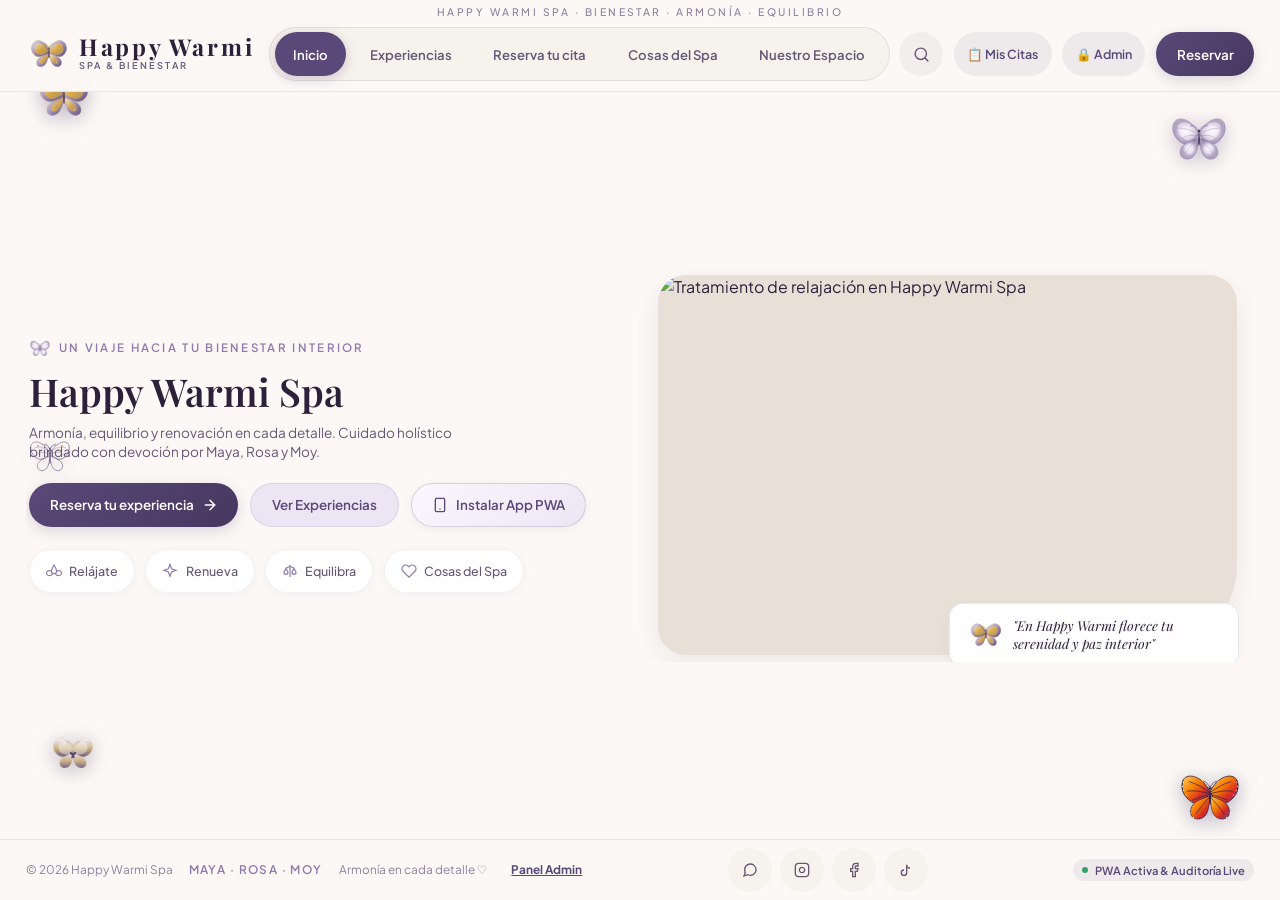
==== commit 2227c2ec: "login y conexion supabase" ====
--- a/version 3/index.html
+++ b/version 3/index.html
@@ -100,16 +100,10 @@
             <span>📋 Mis Citas</span>
           </button>
 
-          <!-- Botón rápido de Bitácora -->
-          <button class="bitacora-quick-toggle view-trigger-btn" data-target-view="cosas-spa" title="Ir al panel de auditoría de eventos en vivo">
-            <span class="bitacora-status-beacon"></span>
-            <span>Bitácora Live</span>
+          <!-- Acceso Exclusivo al Panel de Administración (con PIN de seguridad) -->
+          <button class="btn-pill" id="openAdminAuthModalBtn" style="background: rgba(90, 73, 120, 0.08); color: var(--primary-purple); font-size: 0.78rem; padding: 0.45rem 0.85rem;" title="Acceso al Panel de Control y Bitácora para el Administrador">
+            <span>🔒 Admin</span>
           </button>
-
-          <!-- Acceso al Panel de Administración -->
-          <a href="./admin.html" class="btn-pill" style="background: rgba(90, 73, 120, 0.08); color: var(--primary-purple); font-size: 0.78rem; padding: 0.45rem 0.85rem;" title="Panel de Administración y Control">
-            <span>⚙️ Admin</span>
-          </a>
 
           <button class="btn-pill btn-primary view-trigger-btn" data-target-view="reserva">
             <span>Reservar</span>
@@ -572,29 +566,30 @@
           </div>
 
           <!-- ================================================================
-               SECCIÓN ESPECÍFICA DE LA BITÁCORA DE EVENTOS (UPDS 2026 - CRITERIO 1)
-               Implementa Event Bubbling & Delegación en #liveSpaContainer
+               SECCIÓN LIVE & COMUNIDAD DE HAPPY WARMI SPA
+               Interacciones y ofertas en vivo (los eventos se registran en Supabase)
                ================================================================ -->
           <div style="margin-top: 1.8rem;">
-            <div style="display: flex; align-items: center; justify-content: space-between; flex-wrap: wrap; gap: 0.8rem;">
+            <div style="display: flex; align-items: center; justify-content: space-between; flex-wrap: wrap; gap: 0.8rem; margin-bottom: 0.8rem;">
               <div>
                 <h3 style="color: var(--primary-purple); font-size: 1.25rem;">
-                  🔴 Bitácora de Eventos en Tiempo Real (UPDS 2026)
+                  ✨ Transmisión en Vivo & Ofertas Relámpago
                 </h3>
                 <p style="font-size: 0.8rem; color: var(--text-secondary);">
-                  Auditoría interactiva DOM/BOM con delegación de eventos, ofertas en vivo, likes (click/dblclick) y chat en tiempo real.
+                  Conéctate con Maya, Rosa y Moy. Aprovecha descuentos flash, envía consultas en directo y comparte amor holístico.
                 </p>
               </div>
-              <button class="btn-pill btn-secondary" id="btnClearClientBitacoraBtn" style="font-size: 0.75rem; padding: 0.4rem 0.8rem;">
-                <span>Limpiar Registros</span>
-              </button>
-            </div>
-
-            <!-- Contenedor con Delegación de Eventos (#liveContainer del PDF adaptado a Happy Warmi) -->
+              <span style="font-size: 0.76rem; background: rgba(34, 197, 94, 0.15); color: #15803D; padding: 0.35rem 0.75rem; border-radius: 999px; font-weight: 700; display: inline-flex; align-items: center; gap: 0.4rem;">
+                <span style="width: 8px; height: 8px; background: #22C55E; border-radius: 50%; display: inline-block;"></span>
+                En Directo con el Equipo
+              </span>
+            </div>
+
+            <!-- Contenedor con Delegación de Eventos -->
             <div id="liveSpaContainer" class="stream-box">
               <div style="display:flex; justify-content:space-between; align-items:center; margin-bottom:0.8rem; flex-wrap:wrap; gap:0.5rem;">
                 <p style="font-weight:700; font-size:0.85rem; color:#F8FAFC;">
-                  🔴 EN VIVO: Transmisión y Ofertas Relámpago Happy Warmi Spa
+                  🔴 SALA EN VIVO: Aromaterapia y Cuidado Zen
                 </p>
                 <span style="font-size:0.75rem; color:#94A3B8; background:rgba(255,255,255,0.08); padding:0.2rem 0.6rem; border-radius:12px;">
                   Terapeutas en Directo: Maya, Rosa & Moy
@@ -613,25 +608,32 @@
                   🧘 Ritual Zen Dúo
                 </button>
                 <button class="btn-oferta btn-like" data-action="like" title="Haz clic o doble clic para enviar corazones">
-                  ❤️ Dar Like al Live
+                  ❤️ Enviar Like al Live
                 </button>
               </div>
 
-              <!-- Chat en tiempo real (keyup listener) -->
+              <!-- Chat en tiempo real -->
               <div style="margin-top: 0.6rem;">
                 <label for="chatInput" style="display:block; font-size:0.78rem; font-weight:600; color:#E2E8F0; margin-bottom:0.3rem;">
-                  💬 Chat del Live (Escribe una consulta a las terapeutas en tiempo real):
+                  💬 Chat del Live (Haz tu pregunta y presiona Enter):
                 </label>
-                <input type="text" id="chatInput" placeholder="Pregunta a Maya, Rosa o Moy en directo..." 
-                       style="padding:10px 12px; width:100%; border-radius:6px; border:1px solid rgba(255,255,255,0.2); background:#0F172A; color:#FFFFFF; font-family:inherit; font-size:0.85rem; outline:none;">
-              </div>
-
-              <!-- Salida de la Bitácora (logOutput con prepend) -->
-              <h3 style="margin-top: 1rem; font-size: 0.92rem; color: #38BDF8;">
-                📊 Bitácora del Stream y Auditoría de Acciones
-              </h3>
-              <div id="logOutput" class="log-stream">
-                <div>[Transmisión iniciada] Happy Warmi Spa escuchando interacciones y eventos del DOM...</div>
+                <div style="display: flex; gap: 0.5rem;">
+                  <input type="text" id="chatInput" placeholder="Pregunta a Maya, Rosa o Moy en directo..." 
+                         style="padding:10px 12px; flex: 1; border-radius:6px; border:1px solid rgba(255,255,255,0.2); background:#0F172A; color:#FFFFFF; font-family:inherit; font-size:0.85rem; outline:none;">
+                  <button type="button" id="btnSendChat" class="btn-pill btn-primary" style="padding: 0 1rem; font-size: 0.8rem;">
+                    Enviar
+                  </button>
+                </div>
+              </div>
+
+              <!-- Feed comunitario de mensajes -->
+              <div style="margin-top: 1rem;">
+                <h4 style="font-size: 0.82rem; color: #94A3B8; margin-bottom: 0.4rem; text-transform: uppercase; letter-spacing: 0.05em;">
+                  Mensajes de la Comunidad en Vivo:
+                </h4>
+                <div id="liveChatFeed" style="background: rgba(15, 23, 42, 0.6); border: 1px solid rgba(255,255,255,0.08); border-radius: 8px; padding: 0.8rem; max-height: 140px; overflow-y: auto; font-size: 0.8rem; display: flex; flex-direction: column; gap: 0.4rem;">
+                  <div style="color: #94A3B8;">🌸 <em>Maya: "¡Bienvenidos al espacio de bienestar de Happy Warmi! ¿En qué podemos consentirte hoy?"</em></div>
+                </div>
               </div>
             </div>
           </div>
@@ -989,6 +991,36 @@
     </div>
   </div>
 
+  <!-- MODAL DE ACCESO ADMINISTRATIVO (DIVISIÓN ADMIN / USUARIO NORMAL) -->
+  <div class="modal-overlay" id="adminAuthModal">
+    <div class="modal-box" style="max-width: 420px; text-align: center;">
+      <button class="modal-close-btn" id="closeAdminAuthModalBtn">✕</button>
+      <div style="font-size: 2.5rem; margin-bottom: 0.6rem;">🔒</div>
+      <h3 class="modal-title" style="color: var(--primary-purple); font-size: 1.35rem; margin-bottom: 0.4rem;">Acceso Administrativo</h3>
+      <p style="font-size: 0.82rem; color: var(--text-secondary); margin-bottom: 1.2rem; line-height: 1.5;">
+        Este panel está reservado para la supervisión del spa, gestión de reservas y la bitácora de auditoría.
+      </p>
+
+      <form id="adminAuthForm">
+        <div class="form-group" style="text-align: left; margin-bottom: 1rem;">
+          <label class="form-label" for="adminPinInput">PIN / Contraseña de Administrador:</label>
+          <input type="password" id="adminPinInput" class="form-input" placeholder="Ingresa PIN..." required autocomplete="current-password" style="text-align: center; letter-spacing: 0.25em; font-size: 1.15rem;">
+          <div id="adminAuthError" style="display: none; color: #DC2626; font-size: 0.8rem; margin-top: 0.5rem; text-align: center; font-weight: 600;">
+            ⚠️ PIN incorrecto. Inténtalo de nuevo.
+          </div>
+        </div>
+
+        <div style="display: flex; gap: 0.6rem; margin-top: 1.2rem;">
+          <button type="button" class="btn-pill btn-secondary" id="cancelAdminAuthBtn" style="flex: 1;">Cancelar</button>
+          <button type="submit" class="btn-pill btn-primary" style="flex: 1;">Entrar al Panel</button>
+        </div>
+        <p style="font-size: 0.72rem; color: var(--text-muted); margin-top: 0.8rem;">
+          PIN por defecto: <code>admin123</code>
+        </p>
+      </form>
+    </div>
+  </div>
+
   <!-- TOAST NOTIFICACIÓN -->
   <div class="toast-notification" id="toastNotification">
     <svg class="toast-icon" viewBox="0 0 24 24" fill="none" stroke="currentColor" stroke-width="2">
@@ -998,7 +1030,9 @@
     <span id="toastMessage">Acción completada</span>
   </div>
 
-  <!-- Scripts -->
+  <!-- Scripts: Supabase UMD, Conector WarmiDB y App Principal -->
+  <script src="https://cdn.jsdelivr.net/npm/@supabase/supabase-js@2"></script>
+  <script src="supabase-client.js"></script>
   <script src="app.js"></script>
 </body>
 </html>
